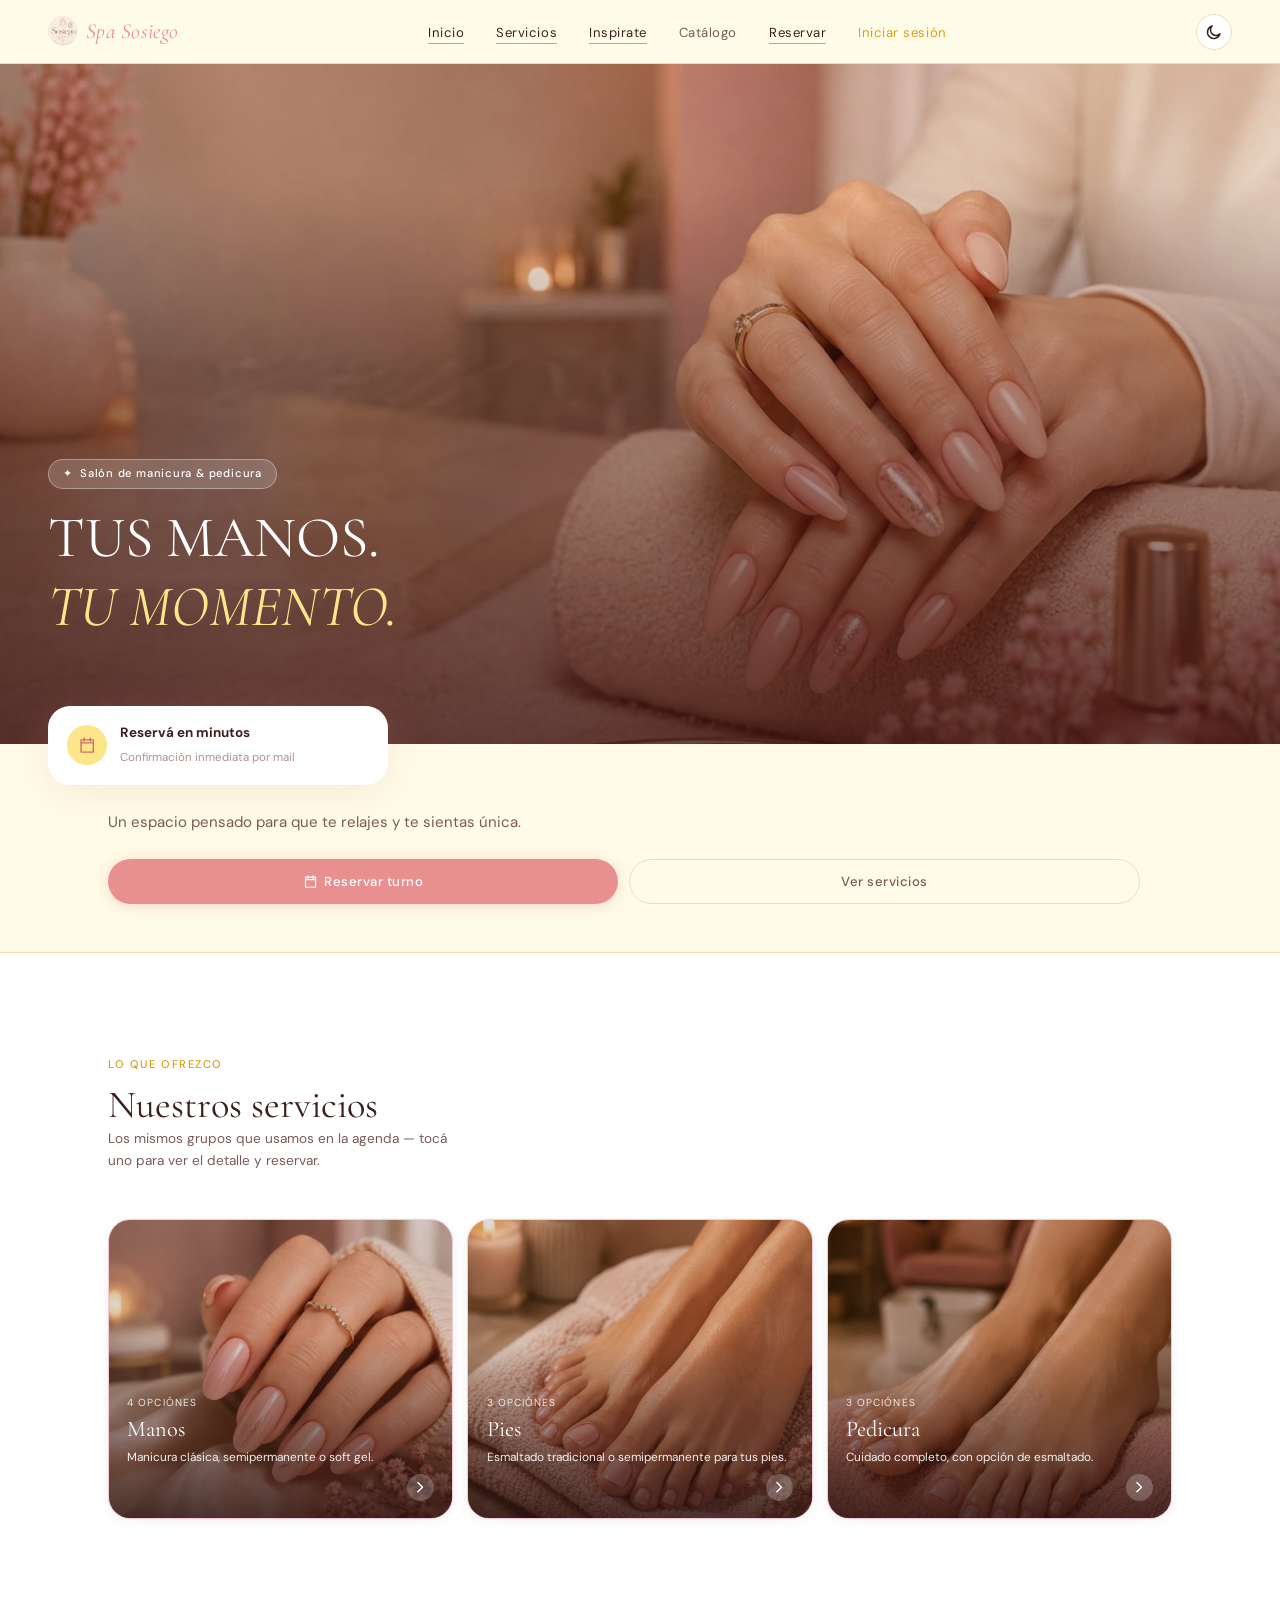
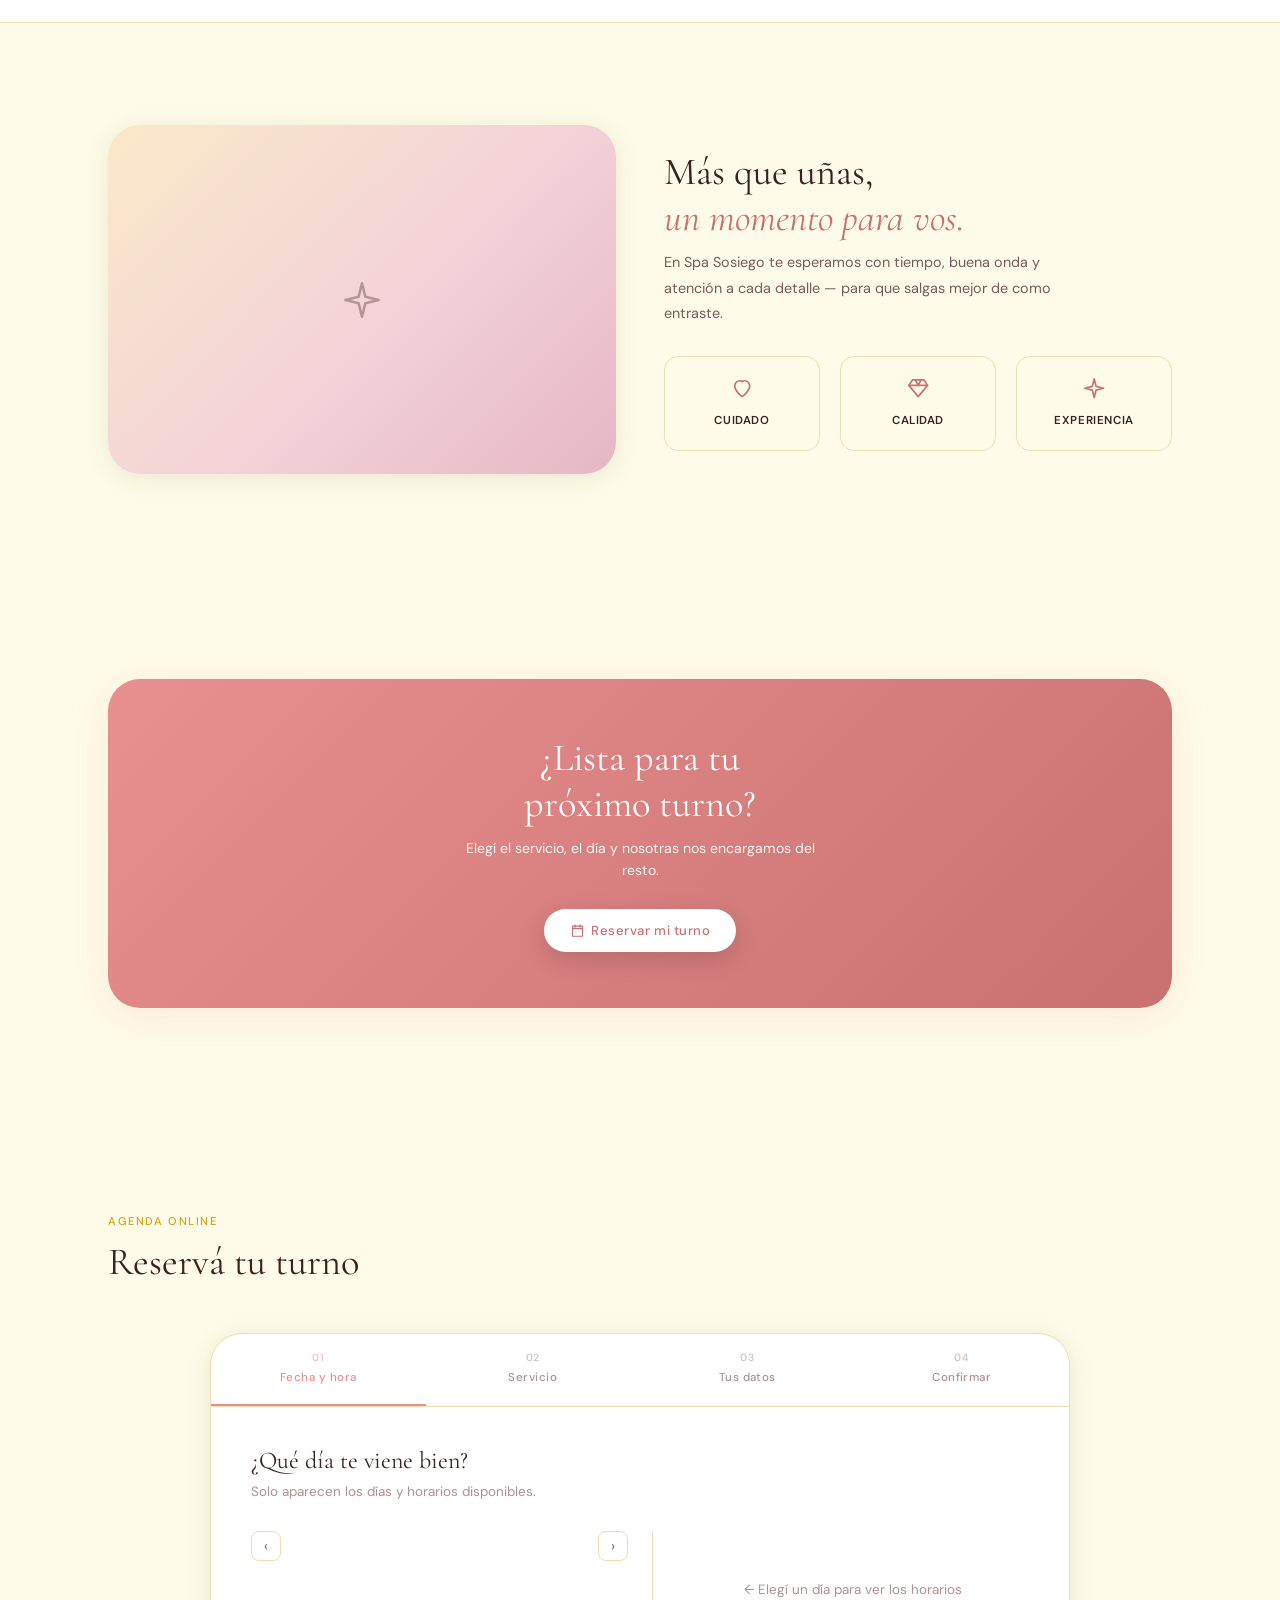
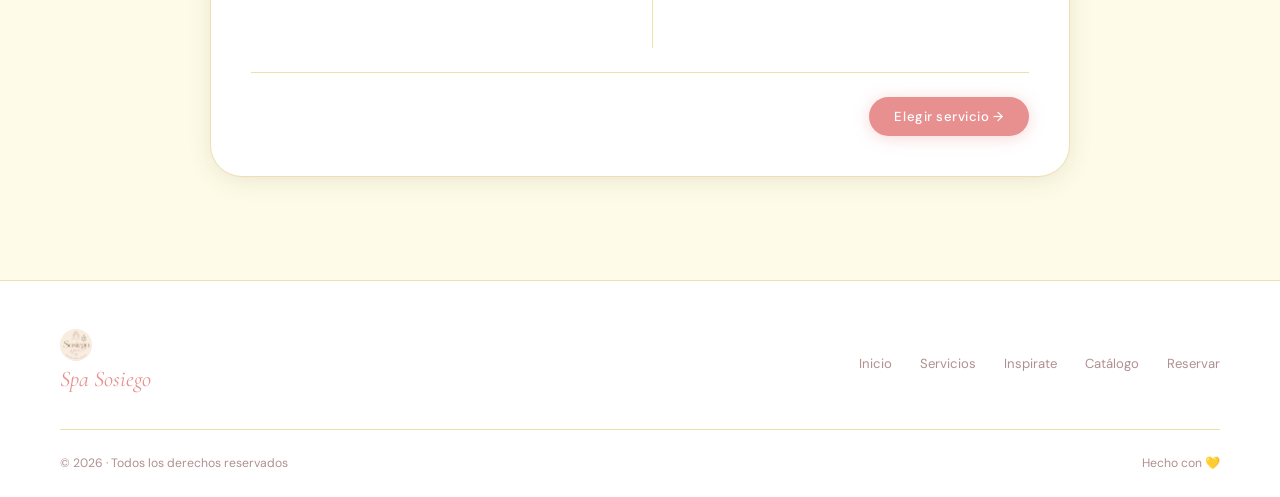
==== index.html @ f38bcc21 "Update index.html" ====
<!DOCTYPE html>
<html lang="es" data-theme="light">
<head>
  <meta charset="UTF-8" />
  <meta name="viewport" content="width=device-width, initial-scale=1.0" />
  <title>Inicio — Nails</title>
  <link rel="icon" href="assets/logo.png" />
  <meta name="description" content="Reservá tu turno de manicura y pedicura online. Confirmación inmediata." />
  <link rel="stylesheet" href="shared/css/tokens.css" />
  <link rel="stylesheet" href="style.css" />
  <style>

    /* ============================================================
       NUEVA HOME — mobile-first (Etapa 1 del rediseño)
       Base = mobile. min-width enhancements = tablet/desktop.
       No toca ninguna clase del wizard de turnos (más abajo).
       ============================================================ */

    /* ── Utilidades ── */
    .btn-block { width: 100%; }
    .icon { width: 1.15em; height: 1.15em; stroke: currentColor; fill: none;
      stroke-width: 1.8; stroke-linecap: round; stroke-linejoin: round; vertical-align: -0.2em; flex-shrink: 0; }

    /* ── HERO — foto a sangre completa, texto superpuesto ── */
    .hero-photo {
      position: relative;
      width: 100%;
      height: 62vh;
      min-height: 380px;
      max-height: 560px;
      margin-top: var(--nav-h);
      overflow: hidden;
      background:
        radial-gradient(ellipse 60% 50% at 25% 20%, rgba(255,255,255,.30), transparent 60%),
        radial-gradient(ellipse 70% 60% at 80% 85%, rgba(212,160,23,.30), transparent 60%),
        linear-gradient(150deg, #E8A5A5 0%, #DDA9C4 35%, #C97070 70%, #8C4A4A 100%);
    }
    .hero-photo img { position: absolute; inset: 0; width: 100%; height: 100%; object-fit: cover; z-index: 0; }
    .hero-photo-note {
      position: absolute; inset: 0; display: flex; flex-direction: column; align-items: center; justify-content: center;
      text-align: center; padding: 0 3rem; color: rgba(255,255,255,.8);
    }
    .hero-photo-note .icon { width: 2rem; height: 2rem; opacity: .6; margin-bottom: .6rem; }
    .hero-photo-note p { font-size: .74rem; line-height: 1.6; opacity: .85; max-width: 260px; }
    .hero-scrim {
      position: absolute; inset: 0;
      background: linear-gradient(to top, rgba(61,20,20,.78) 0%, rgba(61,20,20,.32) 55%, transparent 82%);
    }
    .hero-photo-content { position: absolute; left: 0; right: 0; bottom: 15%; padding: 0 clamp(1.25rem,5vw,3rem); z-index: 2; color: #fff; }
    .hero-tag {
      display: inline-flex; align-items: center; gap: .4rem; background: rgba(255,255,255,.16);
      border: 1px solid rgba(255,255,255,.35); backdrop-filter: blur(6px); border-radius: 50px;
      padding: .32rem .85rem; font-size: .7rem; font-weight: 500; letter-spacing: .07em; margin-bottom: .9rem;
    }
    .hero-photo-content h1 { color: #fff; text-shadow: 0 2px 20px rgba(0,0,0,.2); margin-bottom: 0; }
    .hero-photo-content h1 .line2 { color: var(--bg-yellow); font-style: italic; }

    .hero-below { padding: 1.5rem clamp(1.25rem,5vw,3rem) 3rem; }
    .hero-desc { font-size: .94rem; color: var(--text-mid); line-height: 1.75; max-width: 420px; margin-bottom: 1.5rem; }
    .hero-ctas { display: flex; flex-direction: column; gap: .7rem; max-width: 340px; }

    .trust-float {
      position: relative; margin: -2.4rem clamp(1.25rem,5vw,3rem) 0; background: var(--bg-card);
      border-radius: var(--radius-lg); box-shadow: var(--shadow-lg); padding: 1rem 1.2rem;
      display: flex; align-items: center; gap: .8rem; z-index: 3; max-width: 360px;
    }
    .trust-float .ic {
      width: 40px; height: 40px; border-radius: 50%; background: var(--bg-yellow); color: var(--accent-dark);
      display: flex; align-items: center; justify-content: center; flex-shrink: 0;
    }
    .trust-float strong { display: block; font-size: .84rem; }
    .trust-float span { font-size: .72rem; color: var(--text-muted); }

    /* ── SERVICIOS — tarjetas visuales, no tabla ── */
    .servicios-section { background: var(--bg-card); border-top: 1px solid var(--border); border-bottom: 1px solid var(--border); }
    .svc-scroll {
      display: flex; gap: .9rem; overflow-x: auto; margin: 0 calc(-1 * clamp(1.25rem,5vw,3rem));
      padding: .1rem clamp(1.25rem,5vw,3rem) 1rem; scroll-snap-type: x mandatory; -webkit-overflow-scrolling: touch;
    }
    .svc-scroll::-webkit-scrollbar { display: none; }
    .svc-card {
      flex: 0 0 auto; width: 210px; scroll-snap-align: start; border-radius: var(--radius-lg); overflow: hidden;
      position: relative; height: 270px; box-shadow: var(--shadow-sm); border: 1px solid var(--border-pink);
      color: #fff; text-decoration: none; display: block;
    }
    .svc-card .bgimg { position: absolute; inset: 0; }
    .svc-card img { position: absolute; inset: 0; width: 100%; height: 100%; object-fit: cover; }
    .svc-card:nth-child(3n+1) .bgimg { background: linear-gradient(155deg,#F6C9D6,#E89090); }
    .svc-card:nth-child(3n+2) .bgimg { background: linear-gradient(155deg,#F5DFA0,#D4A017); }
    .svc-card:nth-child(3n+3) .bgimg { background: linear-gradient(155deg,#EBC9DE,#C97BA8); }
    .svc-card .scrim { position: absolute; inset: 0; background: linear-gradient(to top, rgba(40,15,15,.82), rgba(40,15,15,.15) 60%); }
    .svc-card .info { position: absolute; left: 0; right: 0; bottom: 0; padding: 1.1rem 1.15rem; }
    .svc-card .grp { font-size: .64rem; letter-spacing: .1em; text-transform: uppercase; opacity: .85; }
    .svc-card h3 { color: #fff; font-size: 1.4rem; margin: .15rem 0 .35rem; }
    .svc-card .desc { font-size: .74rem; line-height: 1.45; opacity: .92; margin-bottom: .5rem; }
    .svc-card .meta { display: flex; justify-content: flex-end; }
    .svc-card .meta .go {
      width: 27px; height: 27px; border-radius: 50%; background: rgba(255,255,255,.22);
      display: flex; align-items: center; justify-content: center; transition: transform .2s;
    }
    .svc-card:hover .meta .go { transform: translateX(3px); }

    /* ── EXPERIENCIA ── */
    .exp-visual {
      width: 100%; aspect-ratio: 16/11; border-radius: var(--radius-xl); margin-bottom: 2rem; position: relative;
      overflow: hidden; background: linear-gradient(135deg,#FBE9C8 0%, #F3D2D8 55%, #E4B8C4 100%); box-shadow: var(--shadow-md);
    }
    .exp-visual svg { position: absolute; inset: 0; margin: auto; width: 2.5rem; height: 2.5rem; color: rgba(61,32,32,.35); }
    .exp-visual img { position: absolute; inset: 0; width: 100%; height: 100%; object-fit: cover; }
    .exp-title { margin-bottom: .6rem; max-width: 340px; }
    .exp-title em { font-style: italic; color: var(--accent-dark); }
    .exp-desc { font-size: .9rem; color: var(--text-mid); line-height: 1.75; margin-bottom: 1.9rem; max-width: 420px; }
    .exp-pillars { display: grid; grid-template-columns: 1fr 1fr 1fr; gap: .75rem; }
    .pillar { text-align: center; padding: 1.2rem .5rem; background: var(--bg); border: 1px solid var(--border); border-radius: var(--radius-md); }
    .pillar .icon { width: 1.4rem; height: 1.4rem; color: var(--accent-dark); margin-bottom: .55rem; }
    .pillar h4 { font-family: 'DM Sans', sans-serif; font-size: .72rem; font-weight: 600; letter-spacing: .05em; text-transform: uppercase; color: var(--text); }

    /* ── INSPIRATE — condicional, se oculta sola si no hay fotos ── */
    #inspirate { background: var(--bg-card); border-top: 1px solid var(--border); border-bottom: 1px solid var(--border); }
    .insp-scroll {
      display: flex; gap: .85rem; overflow-x: auto; margin: 0 calc(-1 * clamp(1.25rem,5vw,3rem));
      padding: .1rem clamp(1.25rem,5vw,3rem) 1rem; scroll-snap-type: x mandatory;
    }
    .insp-scroll::-webkit-scrollbar { display: none; }
    .insp-card {
      flex: 0 0 auto; scroll-snap-align: start; border-radius: var(--radius-lg); overflow: hidden;
      box-shadow: var(--shadow-sm); width: 170px; height: 220px;
    }
    .insp-card:nth-child(even) { margin-top: 1.6rem; width: 125px; }
    .insp-card img { width: 100%; height: 100%; object-fit: cover; display: block; }

    /* ── CTA DE RESERVA ── */
    .cta-band {
      background: linear-gradient(135deg, var(--accent) 0%, var(--accent-dark) 100%); border-radius: var(--radius-xl);
      padding: clamp(2.4rem,6vw,3.5rem) clamp(1.5rem,5vw,3rem); text-align: center; box-shadow: var(--shadow-lg); color: #fff;
    }
    .cta-band h2 { color: #fff; margin-bottom: .6rem; }
    .cta-band p { font-size: .88rem; opacity: .92; line-height: 1.6; margin-bottom: 1.7rem; max-width: 380px; margin-left: auto; margin-right: auto; }
    .cta-band .btn-primary { background: #fff; color: var(--accent-dark); box-shadow: 0 8px 24px rgba(0,0,0,.15); }
    .cta-band .btn-primary:hover { background: var(--bg-yellow); }

    /* ── CONTACTO — solo lo que exista en identidad/configuración ── */
    .contact-list { display: flex; flex-direction: column; gap: .7rem; }
    .contact-item {
      display: flex; align-items: center; gap: .85rem; background: var(--bg-card); border: 1px solid var(--border);
      border-radius: var(--radius-md); padding: .95rem 1.05rem; text-decoration: none; color: inherit; transition: border-color .2s;
    }
    .contact-item:hover { border-color: var(--accent); }
    .contact-item .ic {
      width: 40px; height: 40px; border-radius: 50%; background: var(--bg-yellow); color: var(--accent-dark);
      display: flex; align-items: center; justify-content: center; flex-shrink: 0;
    }
    .contact-item strong { display: block; font-size: .86rem; }
    .contact-item span { font-size: .74rem; color: var(--text-muted); }

    /* ── BOTTOM BAR — solo mobile ── */
    .bottom-bar {
      display: none; position: fixed; left: 0; right: 0; bottom: 0; z-index: 90; align-items: center; justify-content: space-around;
      background: var(--bg-nav); backdrop-filter: blur(12px); border-top: 1px solid var(--border);
      padding: .6rem .4rem calc(.6rem + env(safe-area-inset-bottom,0));
    }
    .bb-item { display: flex; flex-direction: column; align-items: center; gap: .26rem; color: var(--text-mid); text-decoration: none; flex: 1; }
    .bb-item .icon { width: 1.15rem; height: 1.15rem; }
    .bb-item span { font-size: .6rem; font-weight: 600; letter-spacing: .02em; }
    .bb-item.main { color: var(--accent-dark); margin-top: -1.4rem; }
    .bb-item.main .ic-wrap {
      width: 46px; height: 46px; border-radius: 50%; background: var(--accent); color: #fff; display: flex;
      align-items: center; justify-content: center; box-shadow: 0 8px 20px rgba(232,144,144,.55); border: 4px solid var(--bg); margin-bottom: .2rem;
    }
    .bb-item.main .icon { width: 1.3rem; height: 1.3rem; }

    /* ── Tablet / Desktop — composición distinta, no un mobile agrandado ── */
    @media (min-width: 760px) {
      .svc-scroll { overflow: visible; display: grid; grid-template-columns: repeat(3, 1fr); margin: 0; padding: 0; }
      .svc-card { width: 100%; height: 300px; }
      .exp-pillars { gap: 1.25rem; }
      .contact-list { flex-direction: row; }
      .contact-item { flex: 1; flex-direction: column; text-align: center; gap: .6rem; padding: 1.5rem 1.2rem; }
      .insp-scroll { display: grid; grid-template-columns: repeat(4, 1fr); overflow: visible; margin: 0; padding: 0; }
      .insp-card, .insp-card:nth-child(even) { width: 100%; height: 240px; margin-top: 0; }
    }
    @media (min-width: 980px) {
      .hero-photo { height: 78vh; max-height: 680px; }
      .hero-below { display: grid; grid-template-columns: 1fr auto; align-items: end; gap: 2rem; max-width: 1160px; margin: 0 auto; }
      .hero-ctas { flex-direction: row; max-width: none; }
      .trust-float { max-width: 340px; margin-left: clamp(1.25rem,5vw,3rem); }
      .exp-visual { margin-bottom: 0; }
      .section > .exp-layout { display: grid; grid-template-columns: 1fr 1fr; gap: 3rem; align-items: center; }
      .exp-layout .exp-visual { margin-bottom: 0; }
    }
    @media (max-width: 767px) {
      .bottom-bar { display: flex; }
      /* La bottom bar ya cubre WhatsApp en mobile — evita el botón flotante duplicado */
      .wa-float { display: none !important; }
      body { padding-bottom: 4.5rem; }
    }

    /* ── Sistema de turnos ────────────────────────────── */
    .turnos-section { background: var(--bg); }
    .booking-container {
      background: var(--bg-card);
      border: 1px solid var(--border);
      border-radius: var(--radius-xl);
      overflow: hidden;
      box-shadow: var(--shadow-md);
      max-width: 860px;
      margin: 0 auto;
    }

    /* Progress bar */
    .booking-progress {
      display: flex;
      border-bottom: 1px solid var(--border);
    }
    .progress-step {
      flex: 1;
      padding: 1rem 0.5rem;
      text-align: center;
      font-size: 0.72rem;
      font-weight: 500;
      color: var(--text-muted);
      letter-spacing: 0.04em;
      border-bottom: 2px solid transparent;
      transition: all 0.25s;
      position: relative;
    }
    .progress-step.active {
      color: var(--accent);
      border-bottom-color: var(--accent);
    }
    .progress-step.done {
      color: var(--gold);
      border-bottom-color: var(--gold);
    }
    .progress-step .step-num {
      display: block;
      font-size: 0.65rem;
      opacity: 0.6;
      margin-bottom: 0.15rem;
    }

    /* Paneles */
    .booking-body { padding: clamp(1.5rem, 4vw, 2.5rem); }
    .booking-panel { display: none; }
    .booking-panel.active {
      display: block;
      animation: panelIn 0.28s ease;
    }
    @keyframes panelIn {
      from { opacity: 0; transform: translateX(10px); }
      to   { opacity: 1; transform: translateX(0); }
    }
    .booking-panel-title {
      font-family: 'Cormorant Garamond', serif;
      font-size: 1.5rem;
      margin-bottom: 0.35rem;
    }
    .booking-panel-sub {
      font-size: 0.84rem;
      color: var(--text-muted);
      margin-bottom: 1.75rem;
    }

    /* ── PANEL 1: Calendario ── */
    .cal-wrap {
      display: grid;
      grid-template-columns: 1fr 1fr;
      gap: 1.5rem;
    }
    .cal-nav-row {
      display: flex;
      align-items: center;
      justify-content: space-between;
      margin-bottom: 1rem;
    }
    .cal-nav-row h4 {
      font-family: 'Cormorant Garamond', serif;
      font-size: 1.1rem;
      font-weight: 400;
    }
    .cal-nav-btn {
      background: none;
      border: 1px solid var(--border);
      border-radius: var(--radius-sm);
      width: 30px; height: 30px;
      display: flex;
      align-items: center;
      justify-content: center;
      font-size: 0.9rem;
      color: var(--text-mid);
      transition: all 0.2s;
    }
    .cal-nav-btn:hover { border-color: var(--accent); color: var(--accent); }
    .cal-grid {
      display: grid;
      grid-template-columns: repeat(7, 1fr);
      gap: 3px;
    }
    .cal-dow {
      text-align: center;
      font-size: 0.65rem;
      font-weight: 500;
      letter-spacing: 0.06em;
      text-transform: uppercase;
      color: var(--text-muted);
      padding-bottom: 0.5rem;
    }
    .cal-day {
      aspect-ratio: 1;
      display: flex;
      align-items: center;
      justify-content: center;
      border-radius: var(--radius-sm);
      font-size: 0.82rem;
      cursor: pointer;
      border: 1px solid transparent;
      transition: all 0.15s;
      position: relative;
    }
    .cal-day.empty { cursor: default; }
    .cal-day.disabled {
      color: var(--border);
      cursor: not-allowed;
    }
    .cal-day.today {
      font-weight: 500;
      border-color: var(--bg-pink);
      color: var(--accent);
    }
    .cal-day.has-slots::after {
      content: '';
      position: absolute;
      bottom: 2px;
      width: 4px; height: 4px;
      border-radius: 50%;
      background: var(--gold);
    }
    .cal-day:hover:not(.disabled):not(.empty) {
      background: var(--bg-pink);
      border-color: var(--border-pink);
    }
    .cal-day.selected {
      background: var(--accent);
      color: #fff;
      border-color: transparent;
    }
    .cal-day.selected::after { background: rgba(255,255,255,0.7); }

    /* Slots horarios */
    .slots-panel {
      border-left: 1px solid var(--border);
      padding-left: 1.5rem;
    }
    .slots-date {
      font-size: 0.78rem;
      color: var(--text-muted);
      margin-bottom: 1rem;
    }
    .slots-grid {
      display: grid;
      grid-template-columns: repeat(3, 1fr);
      gap: 0.5rem;
    }
    .slot-btn {
      padding: 0.55rem 0.25rem;
      border-radius: var(--radius-sm);
      border: 1px solid var(--border);
      background: var(--bg);
      color: var(--text);
      font-family: 'DM Sans', sans-serif;
      font-size: 0.82rem;
      text-align: center;
      cursor: pointer;
      transition: all 0.15s;
    }
    .slot-btn:hover:not(.taken) {
      border-color: var(--accent);
      background: rgba(232,144,144,0.06);
    }
    .slot-btn.selected {
      background: var(--accent);
      color: #fff;
      border-color: transparent;
    }
    .slot-btn.taken {
      color: var(--border);
      cursor: not-allowed;
      text-decoration: line-through;
      background: var(--bg);
    }
    .slots-empty {
      font-size: 0.84rem;
      color: var(--text-muted);
      text-align: center;
      padding: 2rem 0;
      grid-column: 1 / -1;
    }

    /* ── PANEL 2: Servicio ── */
    .servicios-select-grid {
      display: grid;
      grid-template-columns: repeat(auto-fill, minmax(210px, 1fr));
      gap: 0.75rem;
      margin-bottom: 1.5rem;
    }
    .svc-option {
      background: var(--bg);
      border: 1.5px solid var(--border);
      border-radius: var(--radius-md);
      padding: 1rem 1.1rem;
      cursor: pointer;
      transition: all 0.2s;
      position: relative;
    }
    .svc-option:hover { border-color: var(--accent); }
    .svc-option.selected {
      border-color: var(--accent);
      background: rgba(232,144,144,0.06);
    }
    .svc-option.selected::after {
      content: '✓';
      position: absolute;
      top: 0.6rem; right: 0.75rem;
      width: 18px; height: 18px;
      background: var(--accent);
      color: #fff;
      border-radius: 50%;
      font-size: 0.65rem;
      display: flex;
      align-items: center;
      justify-content: center;
    }
    .svc-option-grupo {
      font-size: 0.65rem;
      letter-spacing: 0.09em;
      text-transform: uppercase;
      color: var(--gold);
      margin-bottom: 0.3rem;
    }
    .svc-option-nombre {
      font-size: 0.88rem;
      font-weight: 500;
      color: var(--text);
    }
    .svc-option-dur {
      font-size: 0.76rem;
      color: var(--text-muted);
      margin-top: 0.25rem;
    }

    /* ── PANEL 3: Datos ── */
    .datos-grid {
      display: grid;
      grid-template-columns: 1fr 1fr;
      gap: 0 1rem;
    }

    /* ── PANEL 4: Confirmación ── */
    .confirm-box {
      background: var(--bg);
      border: 1px solid var(--border);
      border-radius: var(--radius-lg);
      padding: 1.5rem;
      margin-bottom: 1.5rem;
    }
    .confirm-row {
      display: flex;
      justify-content: space-between;
      align-items: center;
      padding: 0.6rem 0;
      font-size: 0.88rem;
      border-bottom: 1px solid var(--border);
    }
    .confirm-row:last-child { border-bottom: none; }
    .confirm-row .cl { color: var(--text-muted); }
    .confirm-row .cv { font-weight: 500; color: var(--text); }

    /* ── PANEL 5: Éxito ── */
    .success-wrap {
      text-align: center;
      padding: 2rem 1rem;
    }
    .success-icon {
      width: 72px; height: 72px;
      border-radius: 50%;
      background: var(--bg-pink);
      border: 1px solid var(--border-pink);
      display: flex;
      align-items: center;
      justify-content: center;
      font-size: 1.8rem;
      margin: 0 auto 1.5rem;
      animation: popIn 0.4s cubic-bezier(0.175,0.885,0.32,1.275);
    }
    @keyframes popIn { from { transform: scale(0); } to { transform: scale(1); } }
    .success-actions {
      display: flex;
      gap: 0.75rem;
      justify-content: center;
      flex-wrap: wrap;
      margin-top: 1.75rem;
    }

    /* Nav booking footer */
    .booking-footer {
      display: flex;
      justify-content: space-between;
      align-items: center;
      padding-top: 1.5rem;
      border-top: 1px solid var(--border);
      margin-top: 1.5rem;
      gap: 1rem;
    }


    /* ── Reserva con seña (paso 6) ── */
    .banner-prueba {
      background: var(--bg-yellow);
      border-bottom: 1px solid var(--border);
      color: var(--text);
      font-size: 0.78rem;
      text-align: center;
      padding: 0.55rem 1rem;
    }
    .banner-prueba[hidden] { display: none; }
    .cal-error {
      text-align: center;
      padding: 1.5rem 0.5rem;
      color: var(--text-mid);
      font-size: 0.86rem;
    }
    .cal-error p { margin-bottom: 0.9rem; }
    .field-hint { font-size: 0.74rem; color: var(--text-muted); margin-top: 0.35rem; }
    .booking-container .form-group input.invalid {
      border-color: var(--accent-dark);
      box-shadow: 0 0 0 3px rgba(232,144,144,0.18);
    }
    .datos-error {
      grid-column: 1 / -1;
      font-size: 0.82rem;
      color: var(--accent-dark);
      margin-bottom: 0.5rem;
    }
    .datos-error[hidden] { display: none; }
    .hp-field { position: absolute; left: -9999px; width: 1px; height: 1px; overflow: hidden; }
    .pay-box {
      background: rgba(232,144,144,0.07);
      border: 1px solid var(--border-pink);
      border-radius: var(--radius-lg);
      padding: 1.25rem 1.5rem;
      margin-bottom: 1rem;
      text-align: center;
    }
    .pay-box .pay-label {
      font-size: 0.7rem;
      font-weight: 500;
      letter-spacing: 0.14em;
      text-transform: uppercase;
      color: var(--gold);
    }
    .pay-box .pay-monto {
      font-family: 'Cormorant Garamond', serif;
      font-size: 2.3rem;
      line-height: 1.1;
      color: var(--text);
      margin: 0.15rem 0 0.6rem;
    }
    .pay-box p { font-size: 0.82rem; color: var(--text-mid); line-height: 1.6; }
    .pay-box p + p { margin-top: 0.4rem; }
    .politica-box {
      border: 1px dashed var(--border);
      border-radius: var(--radius-md);
      padding: 0.9rem 1.1rem;
      margin-bottom: 1.25rem;
      font-size: 0.78rem;
      color: var(--text-muted);
      line-height: 1.6;
    }
    .politica-box .politica-tag {
      display: inline-block;
      font-size: 0.62rem;
      font-weight: 500;
      letter-spacing: 0.1em;
      text-transform: uppercase;
      color: var(--gold);
      border: 1px solid var(--gold);
      border-radius: 999px;
      padding: 0.05rem 0.6rem;
      margin-bottom: 0.4rem;
    }
    .en-retorno .booking-progress { display: none; }
    .retorno-wrap { text-align: center; padding: 2rem 0.5rem; }
    .retorno-titulo {
      font-family: 'Cormorant Garamond', serif;
      font-size: 1.8rem;
      margin-bottom: 0.75rem;
    }
    .retorno-texto {
      color: var(--text-muted);
      max-width: 400px;
      margin: 0 auto;
      font-size: 0.9rem;
      line-height: 1.7;
    }
    .retorno-detalle {
      display: inline-block;
      text-align: left;
      background: var(--bg);
      border: 1px solid var(--border);
      border-radius: var(--radius-lg);
      padding: 0.9rem 1.25rem;
      margin-top: 1.25rem;
      font-size: 0.88rem;
      color: var(--text);
    }
    .retorno-spin {
      width: 34px; height: 34px;
      border: 3px solid var(--border-pink);
      border-top-color: var(--accent);
      border-radius: 50%;
      animation: spin 0.9s linear infinite;
      margin: 0 auto 1.25rem;
    }
    .success-icon.espera { background: var(--bg-yellow); border-color: var(--border); }
    .success-icon.aviso  { background: var(--bg); border-color: var(--border-pink); color: var(--accent-dark); }
    @media (prefers-reduced-motion: reduce) { .retorno-spin { animation-duration: 3s; } }

    /* ── Responsive (wizard de turnos — sin cambios) ── */
    @media (max-width: 860px) {
      .cal-wrap { grid-template-columns: 1fr; }
      .slots-panel { border-left: none; padding-left: 0; border-top: 1px solid var(--border); padding-top: 1.25rem; }
      .datos-grid { grid-template-columns: 1fr; }
    }

    @media (max-width: 520px) {
      .booking-body { padding: 1.25rem 1rem; }
      .booking-footer { flex-direction: column-reverse; align-items: stretch; }
      .booking-footer .btn { width: 100%; justify-content: center; }
      .slot-btn { min-height: 44px; }
      .svc-option { padding: 0.9rem 1rem; }
      .booking-container .form-group input { font-size: 16px; }   /* evita el zoom automático del celular */
      .progress-step { padding: 0.8rem 0.25rem; }
      .progress-step .step-label { font-size: 0.64rem; }
      .pay-box .pay-monto { font-size: 2rem; }
    }
    @media (max-width: 500px) {
      .servicios-select-grid { grid-template-columns: 1fr; }
      .progress-step .step-label { display: none; }
    }
  </style>
</head>
<body>

<!-- ══ NAV ══════════════════════════════════════════════════ -->
<!-- La arma shared/js/nav.js (identidad + links centralizados) -->
<div id="site-nav"></div>

<!-- ══ HERO — foto a sangre completa, texto superpuesto ═══════ -->
<section id="inicio">
  <div class="hero-photo reveal">
    <!-- Subí el archivo a assets/hero.jpg y listo — no hace falta tocar más código.
         Si el archivo no existe todavía, esta imagen falla silenciosamente y se
         ve el degradé de referencia de abajo (nada se rompe). -->
    <img src="assets/hero.jpg" alt="Spa Sosiego" loading="eager"
         onload="this.nextElementSibling.style.display='none'" onerror="this.remove()">
    <div class="hero-photo-note">
      <svg class="icon" viewBox="0 0 24 24"><path d="M12 3C12 3 6 11 6 15C6 18.3 8.7 21 12 21C15.3 21 18 18.3 18 15C18 11 12 3 12 3Z"/></svg>
      <p>Foto real del salón / manos<br>(reemplaza este degradé de referencia)</p>
    </div>
    <div class="hero-scrim"></div>
    <div class="hero-photo-content">
      <div class="hero-tag">✦ &nbsp;Salón de manicura &amp; pedicura</div>
      <h1>TUS MANOS.<br><span class="line2">TU MOMENTO.</span></h1>
    </div>
  </div>

  <div class="trust-float reveal">
    <div class="ic">
      <svg class="icon" viewBox="0 0 24 24"><path d="M4 5H20V21H4V5Z"/><path d="M4 9H20"/><path d="M8 3V7"/><path d="M16 3V7"/></svg>
    </div>
    <div><strong>Reservá en minutos</strong><span>Confirmación inmediata por mail</span></div>
  </div>

  <div class="hero-below">
    <div>
      <p class="hero-desc reveal">Un espacio pensado para que te relajes y te sientas única.</p>
      <div class="hero-ctas reveal">
        <a href="#turnos" class="btn btn-primary btn-block">
          <svg class="icon" viewBox="0 0 24 24"><path d="M4 5H20V21H4V5Z"/><path d="M4 9H20"/><path d="M8 3V7"/><path d="M16 3V7"/></svg>
          Reservar turno
        </a>
        <a href="#servicios" class="btn btn-outline btn-block">Ver servicios</a>
      </div>
    </div>
  </div>
</section>

<!-- ══ SERVICIOS — tarjetas visuales, datos reales del backend ══ -->
<section class="servicios-section" id="servicios">
  <div class="section">
    <div class="section-header reveal">
      <div class="eyebrow">Lo que ofrezco</div>
      <h2>Nuestros servicios</h2>
      <p style="font-size:.85rem;color:var(--text-mid);max-width:340px">Los mismos grupos que usamos en la agenda — tocá uno para ver el detalle y reservar.</p>
    </div>
    <div class="svc-scroll reveal" id="serviciosCards"></div>
  </div>
</section>

<!-- ══ EXPERIENCIA SPA SOSIEGO ══════════════════════════════════════ -->
<section class="section" id="experiencia">
  <div class="exp-layout">
    <div class="exp-visual reveal">
      <!-- Subí el archivo a assets/experiencia.jpg y listo. Si no existe,
           se ve el degradé + ícono de referencia (nada se rompe). -->
      <img src="assets/experiencia.jpg" alt="Espacio Spa Sosiego" loading="lazy"
           onload="this.nextElementSibling.style.display='none'" onerror="this.remove()">
      <svg viewBox="0 0 24 24" style="stroke:currentColor;fill:none;stroke-width:1.5;stroke-linecap:round;stroke-linejoin:round"><path d="M12 2L14 10L22 12L14 14L12 22L10 14L2 12L10 10L12 2Z"/></svg>
    </div>
    <div class="reveal">
      <h2 class="exp-title">Más que uñas,<br><em>un momento para vos.</em></h2>
      <p class="exp-desc">En Spa Sosiego te esperamos con tiempo, buena onda y atención a cada detalle — para que salgas mejor de como entraste.</p>
      <div class="exp-pillars">
        <div class="pillar">
          <svg class="icon" viewBox="0 0 24 24"><path d="M12 21C12 21 4 15.5 4 9.5C4 6.5 6.5 4 9.5 4C11 4 12 5 12 5C12 5 13 4 14.5 4C17.5 4 20 6.5 20 9.5C20 15.5 12 21 12 21Z"/></svg>
          <h4>Cuidado</h4>
        </div>
        <div class="pillar">
          <svg class="icon" viewBox="0 0 24 24"><path d="M6 3H18L22 9L12 21L2 9L6 3Z"/><path d="M2 9H22"/><path d="M9 3L12 9L15 3"/></svg>
          <h4>Calidad</h4>
        </div>
        <div class="pillar">
          <svg class="icon" viewBox="0 0 24 24"><path d="M12 2L14 10L22 12L14 14L12 22L10 14L2 12L10 10L12 2Z"/></svg>
          <h4>Experiencia</h4>
        </div>
      </div>
    </div>
  </div>
</section>

<!-- ══ INSPIRATE — se oculta sola si GALERIA_TRABAJOS está vacío ══ -->
<section id="inspirate" style="display:none">
  <div class="section">
    <div class="section-header reveal">
      <div class="eyebrow">Trabajos reales</div>
      <h2>Inspirate ✨</h2>
    </div>
    <div class="insp-scroll reveal" id="inspirateCards"></div>
  </div>
</section>

<!-- ══ CTA DE RESERVA ═══════════════════════════════════════════ -->
<section class="section">
  <div class="cta-band reveal">
    <h2>¿Lista para tu<br>próximo turno?</h2>
    <p>Elegí el servicio, el día y nosotras nos encargamos del resto.</p>
    <a href="#turnos" class="btn btn-primary">
      <svg class="icon" viewBox="0 0 24 24"><path d="M4 5H20V21H4V5Z"/><path d="M4 9H20"/><path d="M8 3V7"/><path d="M16 3V7"/></svg>
      Reservar mi turno
    </a>
  </div>
</section>

<!-- ══ TURNOS ════════════════════════════════════════════════ -->
<section class="turnos-section" id="turnos">
  <div class="section">
    <div class="section-header reveal">
      <div class="eyebrow">Agenda online</div>
      <h2>Reservá tu turno</h2>
    </div>

    <div class="booking-container reveal" id="bookingContainer">

      <div class="banner-prueba" id="bannerPrueba" hidden>
        Modo de prueba · esta pantalla usa Mercado Pago de prueba y las reservas no son reales.
      </div>

      <!-- Progress -->
      <div class="booking-progress">
        <div class="progress-step active" id="ps-1">
          <span class="step-num">01</span>
          <span class="step-label">Fecha y hora</span>
        </div>
        <div class="progress-step" id="ps-2">
          <span class="step-num">02</span>
          <span class="step-label">Servicio</span>
        </div>
        <div class="progress-step" id="ps-3">
          <span class="step-num">03</span>
          <span class="step-label">Tus datos</span>
        </div>
        <div class="progress-step" id="ps-4">
          <span class="step-num">04</span>
          <span class="step-label">Confirmar</span>
        </div>
      </div>

      <div class="booking-body">

        <!-- ─ Panel 1: Calendario ─ -->
        <div class="booking-panel active" id="panel-1">
          <h3 class="booking-panel-title">¿Qué día te viene bien?</h3>
          <p class="booking-panel-sub">Solo aparecen los días y horarios disponibles.</p>
          <div class="cal-wrap">
            <div>
              <div class="cal-nav-row">
                <button class="cal-nav-btn" onclick="changeMonth(-1)">‹</button>
                <h4 id="calTitle"></h4>
                <button class="cal-nav-btn" onclick="changeMonth(1)">›</button>
              </div>
              <div class="cal-grid" id="calGrid"></div>
            </div>
            <div class="slots-panel">
              <div id="slotsWrap">
                <p class="slots-empty" style="padding:3rem 0">← Elegí un día para ver los horarios</p>
              </div>
            </div>
          </div>
          <div class="booking-footer">
            <div></div>
            <button class="btn btn-primary" id="btnP1" onclick="goPanel(2)" disabled>
              Elegir servicio →
            </button>
          </div>
        </div>

        <!-- ─ Panel 2: Servicio ─ -->
        <div class="booking-panel" id="panel-2">
          <h3 class="booking-panel-title">¿Qué servicio querés?</h3>
          <p class="booking-panel-sub">Elegí el servicio que te querés hacer.</p>
          <div class="servicios-select-grid" id="svcSelectGrid"></div>
          <div class="booking-footer">
            <button class="btn btn-ghost" onclick="goPanel(1)">← Volver</button>
            <button class="btn btn-primary" id="btnP2" onclick="goPanel(3)" disabled>
              Mis datos →
            </button>
          </div>
        </div>

        <!-- ─ Panel 3: Datos ─ -->
        <div class="booking-panel" id="panel-3">
          <h3 class="booking-panel-title">Tus datos</h3>
          <p class="booking-panel-sub">Los usamos para identificar tu turno y avisarte si hace falta. Los tres son obligatorios.</p>
          <div class="datos-grid">
            <div class="datos-error" id="datosError" role="alert" hidden></div>
            <div class="form-group">
              <label for="inputNombre">Nombre</label>
              <input type="text" id="inputNombre" placeholder="María García" autocomplete="name" maxlength="80" required>
            </div>
            <div class="form-group">
              <label for="inputMail">Mail</label>
              <input type="email" id="inputMail" placeholder="hola@mail.com" autocomplete="email" inputmode="email" maxlength="120" required>
            </div>
            <div class="form-group">
              <label for="inputTel">Teléfono</label>
              <input type="tel" id="inputTel" placeholder="11 1234-5678" autocomplete="tel" inputmode="tel" maxlength="30" required>
              <div class="field-hint">Con código de área, para poder contactarte.</div>
            </div>
            <div class="hp-field" aria-hidden="true">
              <label>No completar este campo<input type="text" id="inputSitioWeb" tabindex="-1" autocomplete="off"></label>
            </div>
          </div>
          <div class="booking-footer">
            <button class="btn btn-ghost" onclick="goPanel(2)">← Volver</button>
            <button class="btn btn-primary" onclick="validateDatos()">Revisar reserva →</button>
          </div>
        </div>

        <!-- ─ Panel 4: Revisar y pagar la seña ─ -->
        <div class="booking-panel" id="panel-4">
          <h3 class="booking-panel-title">Revisá tu reserva</h3>
          <p class="booking-panel-sub">Revisá que esté todo bien antes de pagar la seña.</p>
          <div class="confirm-box" id="confirmBox"></div>
          <div class="pay-box" id="payBox"></div>
          <div class="politica-box" id="politicaBox"></div>
          <div class="booking-footer">
            <button class="btn btn-ghost" onclick="goPanel(3)">← Volver</button>
            <button class="btn btn-primary btn-lg" onclick="iniciarPago()" id="btnConfirmar">
              Reservar y pagar seña
            </button>
          </div>
        </div>

        <!-- ─ Panel 5: Vuelta de Mercado Pago (muestra lo que informa el servidor) ─ -->
        <div class="booking-panel" id="panel-5">
          <div class="retorno-wrap" id="retornoWrap" aria-live="polite"></div>
        </div>

      </div><!-- /booking-body -->
    </div><!-- /booking-container -->

    <!-- Fallback mientras Calendly sigue siendo el sistema real de reservas.
         Lo muestra/oculta js/agenda.js según RESERVAS_ACTIVAS. -->
    <div class="booking-container reveal" id="turnosFallback" style="display:none; text-align:center; padding:3rem 1.5rem">
      <h3 class="booking-panel-title">Reservá tu turno</h3>
      <p class="booking-panel-sub" style="margin-bottom:1.5rem">
        Por el momento, los turnos se reservan a través de Calendly.
      </p>
      <a class="btn btn-primary" id="turnosFallbackLink" href="#" target="_blank" rel="noopener">
        Reservar por Calendly →
      </a>
    </div>
  </div>
</section>

<!-- ══ CONTACTO — solo lo que exista en identity.js/configuración ══ -->
<section class="section" id="contacto" style="display:none">
  <div class="section-header reveal">
    <div class="eyebrow">¿Dónde estamos?</div>
    <h2>Contacto</h2>
  </div>
  <div class="contact-list reveal" id="contactoItems"></div>
</section>

<!-- ══ FOOTER ════════════════════════════════════════════════ -->
<!-- La arma shared/js/nav.js -->
<div id="site-footer"></div>

<!-- ══ BOTTOM BAR — solo mobile, ítems condicionales ═══════════ -->
<nav class="bottom-bar" id="bottomBar">
  <a href="#turnos" class="bb-item main" id="bbReservar">
    <span class="ic-wrap">
      <svg class="icon" viewBox="0 0 24 24"><path d="M4 5H20V21H4V5Z"/><path d="M4 9H20"/><path d="M8 3V7"/><path d="M16 3V7"/></svg>
    </span>
    <span>Reservar</span>
  </a>
  <!-- WhatsApp / Instagram / Ubicación se agregan acá por JS solo si existen -->
</nav>

<script src="script.js"></script>
<script src="shared/js/identity.js"></script>
<script src="shared/js/nav.js"></script>
<script src="js/agenda.js"></script>
<script>
// ════════════════════════════════════════════════════════════
//  ESTADO DE LA RESERVA
// ════════════════════════════════════════════════════════════
const booking = {
  fecha:    null,   // 'YYYY-MM-DD'
  slot:     null,   // '10:00'
  servicio: null,   // objeto servicio
  nombre:   '',
  mail:     '',
  tel:      '',
};

let currentPanel = 1;
let calYear  = new Date().getFullYear();
let calMonth = new Date().getMonth();
let calSeq   = 0;        // descarta respuestas viejas al cambiar de mes rápido
let slotsSeq = 0;
let enviando = false;    // evita doble envío al reservar
let retornoSeq = 0;      // identifica la consulta de retorno vigente

const $ = id => document.getElementById(id);

// Todo lo que escribe la clienta se muestra escapado.
function esc(s) {
  return String(s === undefined || s === null ? '' : s)
    .replace(/&/g, '&amp;').replace(/</g, '&lt;').replace(/>/g, '&gt;').replace(/"/g, '&quot;').replace(/'/g, '&#39;');
}
function fmtMoneda(n) { return '$' + Number(n).toLocaleString('es-AR'); }

// ════════════════════════════════════════════════════════════
//  NAVEGACIÓN ENTRE PANELES
// ════════════════════════════════════════════════════════════
function goPanel(n) {
  $('panel-' + currentPanel)?.classList.remove('active');
  $('ps-' + currentPanel)?.classList.remove('active');

  if (n > currentPanel) {
    $('ps-' + currentPanel)?.classList.add('done');
  } else {
    // volver: quitar done del actual
    $('ps-' + currentPanel)?.classList.remove('done');
  }

  currentPanel = n;
  $('panel-' + n).classList.add('active');
  $('ps-' + n)?.classList.add('active');

  if (n === 2) renderSvcSelect();
  if (n === 4) renderConfirm();

  window.scrollTo({ top: $('turnos').offsetTop - 80, behavior: 'smooth' });
}

// ════════════════════════════════════════════════════════════
//  PANEL 1 — CALENDARIO (los horarios libres los decide el backend)
// ════════════════════════════════════════════════════════════
function changeMonth(dir) {
  calMonth += dir;
  if (calMonth > 11) { calMonth = 0; calYear++; }
  if (calMonth < 0)  { calMonth = 11; calYear--; }
  renderCal();
}

function actualizarBannerPrueba() {
  const b = $('bannerPrueba');
  if (b) b.hidden = !_reservaInfo.modoPrueba;
}

// Mensaje cuando no se puede mostrar la agenda (sin conexión, reservas cerradas, error del servidor).
function mostrarErrorAgenda(r) {
  const cerrada = r && r.code === 'RESERVAS_CERRADAS';
  const msg = cerrada
    ? 'Las reservas online todavía no están habilitadas. Mientras tanto, podés reservar por Calendly.'
    : (esErrorDeRed(r)
        ? 'No pudimos cargar la agenda. Revisá tu conexión e intentá de nuevo.'
        : esc((r && r.error) || 'No pudimos cargar la agenda. Intentá de nuevo en unos minutos.'));
  const accion = cerrada
    ? `<a class="btn btn-primary btn-sm" href="${esc(CALENDLY_FALLBACK_URL)}" target="_blank" rel="noopener">Reservar por Calendly →</a>`
    : `<button class="btn btn-outline btn-sm" onclick="renderCal()">Reintentar</button>`;
  $('calGrid').innerHTML = `<div class="cal-error" style="grid-column:1/-1"><p>${msg}</p>${accion}</div>`;
}

// Pinta el calendario con lo que ya se pidió (no consulta nada).
function pintarCal() {
  const today = new Date(); today.setHours(0, 0, 0, 0);
  const first = new Date(calYear, calMonth, 1);
  const last  = new Date(calYear, calMonth + 1, 0);

  $('calTitle').textContent = MESES[calMonth] + ' ' + calYear;

  let html = DIAS.map(d => `<div class="cal-dow">${d}</div>`).join('');
  for (let i = 0; i < first.getDay(); i++) html += '<div class="cal-day empty"></div>';

  for (let d = 1; d <= last.getDate(); d++) {
    const dt  = new Date(calYear, calMonth, d);
    const key = fmtDate(dt);
    const hasSlots = getHorariosLibresDia(key).length > 0;
    const disabled = dt < today || !hasSlots;
    const isToday  = dt.getTime() === today.getTime();
    const isSel    = booking.fecha === key;

    let cls = 'cal-day';
    if (disabled) cls += ' disabled';
    if (isToday)  cls += ' today';
    if (isSel)    cls += ' selected';
    if (hasSlots && !disabled) cls += ' has-slots';

    const attrs = disabled ? '' : `role="button" tabindex="0" onclick="selectDate('${key}')" onkeydown="if(event.key==='Enter'||event.key===' '){event.preventDefault();selectDate('${key}')}"`;
    html += `<div class="${cls}" ${attrs}>${d}</div>`;
  }
  $('calGrid').innerHTML = html;
}

async function renderCal() {
  const seq = ++calSeq;
  $('calGrid').innerHTML = '<p class="slots-empty" style="grid-column:1/-1">Cargando disponibilidad…</p>';
  $('calTitle').textContent = MESES[calMonth] + ' ' + calYear;

  const desde = fmtDate(new Date(calYear, calMonth, 1));
  const hasta = fmtDate(new Date(calYear, calMonth + 1, 0));
  const r = await fetchHorariosLibres(desde, hasta);
  if (seq !== calSeq) return;               // llegó una respuesta vieja: se descarta

  if (!r || r.ok !== true) { mostrarErrorAgenda(r); return; }
  actualizarBannerPrueba();
  pintarCal();
}

async function selectDate(key) {
  booking.fecha = key;
  booking.slot  = null;
  $('btnP1').disabled = true;
  pintarCal();
  await renderSlots(key); // refresca disponibilidad puntual de ese día antes de pintar
}

async function renderSlots(key) {
  const seq = ++slotsSeq;
  $('slotsWrap').innerHTML = '<p class="slots-empty">Cargando horarios…</p>';
  const r = await fetchHorariosLibres(key, key); // chequeo fresco del día elegido
  if (seq !== slotsSeq) return;

  if (!r || r.ok !== true) {
    $('slotsWrap').innerHTML = `<div class="cal-error"><p>${esErrorDeRed(r) ? 'No pudimos cargar los horarios. Revisá tu conexión.' : esc((r && r.error) || 'No pudimos cargar los horarios.')}</p>
      <button class="btn btn-outline btn-sm" onclick="renderSlots('${key}')">Reintentar</button></div>`;
    return;
  }
  actualizarBannerPrueba();

  const slots = getHorariosLibresDia(key);
  const dt = new Date(key + 'T00:00:00');
  let html = `<p class="slots-date">${fmtDateHuman(dt)}</p>`;

  if (!slots.length) {
    html += '<p class="slots-empty">Ya no quedan horarios este día. Elegí otro.</p>';
    booking.slot = null;
    $('btnP1').disabled = true;
    pintarCal();
  } else {
    if (booking.slot && !slots.includes(booking.slot)) booking.slot = null;   // se ocupó mientras miraba
    $('btnP1').disabled = !booking.slot;
    html += '<div class="slots-grid">' + slots.map(s =>
      `<button class="slot-btn ${booking.slot === s ? 'selected' : ''}" onclick="selectSlot('${s}')">${s}</button>`
    ).join('') + '</div>';
  }
  $('slotsWrap').innerHTML = html;
}

function selectSlot(s) {
  booking.slot = s;
  $('btnP1').disabled = false;
  document.querySelectorAll('#slotsWrap .slot-btn').forEach(b => b.classList.toggle('selected', b.textContent === s));
}

// ════════════════════════════════════════════════════════════
//  PANEL 2 — SERVICIO
// ════════════════════════════════════════════════════════════
function renderSvcSelect() {
  const agenda = getAgenda();
  const svcs   = agenda.servicios || getDefaultServicios();

  // Agrupar
  const grupos = {};
  svcs.forEach(s => {
    if (!grupos[s.grupo]) grupos[s.grupo] = [];
    grupos[s.grupo].push(s);
  });

  let html = '';
  Object.entries(grupos).forEach(([grupo, items]) => {
    html += `<div style="grid-column:1/-1;font-size:.7rem;font-weight:500;letter-spacing:.1em;text-transform:uppercase;color:var(--gold);margin-top:.5rem">${esc(grupo)}</div>`;
    html += items.map(s => `
      <div class="svc-option ${booking.servicio?.id === s.id ? 'selected' : ''}"
           role="button" tabindex="0" data-id="${esc(s.id)}" onclick="selectServicio(this.dataset.id)"
           onkeydown="if(event.key==='Enter'||event.key===' '){event.preventDefault();selectServicio(this.dataset.id)}">
        <div class="svc-option-nombre">${esc(s.nombre)}</div>
      </div>
    `).join('');
  });

  $('svcSelectGrid').innerHTML = html;
}

function selectServicio(id) {
  const svcs = (getAgenda().servicios || getDefaultServicios());
  booking.servicio = svcs.find(s => String(s.id) === String(id));
  $('btnP2').disabled = !booking.servicio;
  renderSvcSelect();
}

// ════════════════════════════════════════════════════════════
//  PANEL 3 — DATOS (nombre, mail y teléfono obligatorios)
//  Misma regla que el servidor; el servidor vuelve a validar todo.
// ════════════════════════════════════════════════════════════
function marcarInvalido(id, invalido) {
  const el = $(id);
  if (!el) return;
  el.classList.toggle('invalid', invalido);
  el.setAttribute('aria-invalid', invalido ? 'true' : 'false');
}

function validateDatos() {
  const nombre = $('inputNombre').value.trim().replace(/\s+/g, ' ');
  const mail   = $('inputMail').value.trim().toLowerCase();
  const tel    = $('inputTel').value.trim();

  let digitos = tel.replace(/\D/g, '');
  if (digitos.indexOf('54') === 0) digitos = digitos.slice(2);
  if (digitos.indexOf('9') === 0)  digitos = digitos.slice(1);

  const errores = [];
  const nombreMal = nombre.length < 2;
  const mailMal   = !/^[a-z0-9][^\s@]*@[^\s@]+\.[^\s@]{2,}$/.test(mail);
  const telMal    = digitos.length < 8 || digitos.length > 13;
  marcarInvalido('inputNombre', nombreMal);
  marcarInvalido('inputMail',   mailMal);
  marcarInvalido('inputTel',    telMal);
  if (nombreMal) errores.push('Ingresá tu nombre.');
  if (mailMal)   errores.push('Ingresá un mail válido.');
  if (telMal)    errores.push('Ingresá un teléfono válido, con código de área.');

  const box = $('datosError');
  if (errores.length) {
    box.innerHTML = errores.map(esc).join('<br>');
    box.hidden = false;
    $(nombreMal ? 'inputNombre' : (mailMal ? 'inputMail' : 'inputTel')).focus();
    return;
  }
  box.hidden = true;
  booking.nombre = nombre;
  booking.mail   = mail;
  booking.tel    = tel;
  goPanel(4);
}

// ════════════════════════════════════════════════════════════
//  PANEL 4 — REVISAR Y PAGAR LA SEÑA
// ════════════════════════════════════════════════════════════
function renderConfirm() {
  const dt = new Date(booking.fecha + 'T00:00:00');
  const sena = _reservaInfo.senaMonto;
  const ret  = _reservaInfo.retencionMin;
  $('confirmBox').innerHTML = `
    <div class="confirm-row"><span class="cl">Fecha</span><span class="cv">${fmtDateHuman(dt)}</span></div>
    <div class="confirm-row"><span class="cl">Horario</span><span class="cv">${esc(booking.slot)} hs</span></div>
    <div class="confirm-row"><span class="cl">Servicio</span><span class="cv">${esc(booking.servicio.nombre)}</span></div>
    <div class="confirm-row"><span class="cl">Nombre</span><span class="cv">${esc(booking.nombre)}</span></div>
    <div class="confirm-row"><span class="cl">Mail</span><span class="cv">${esc(booking.mail)}</span></div>
    <div class="confirm-row"><span class="cl">Teléfono</span><span class="cv">${esc(booking.tel)}</span></div>
  `;

  // Cuánto paga ahora y cuánto queda para el día del servicio. Los precios de los
  // servicios no están cargados en el sistema, por eso no se muestra una cifra del resto.
  $('payBox').innerHTML = sena > 0 ? `
    <div class="pay-label">Hoy pagás la seña</div>
    <div class="pay-monto">${fmtMoneda(sena)}</div>
    <p>El resto del valor del servicio se abona el día de tu turno.</p>
    <p>Al tocar el botón te llevamos a Mercado Pago. Tenés ${ret} minutos para completar el pago; si no, el horario vuelve a quedar disponible.</p>
  ` : `<p>Las reservas online no están disponibles por el momento. Reservá por Calendly.</p>`;

  // Política de la seña: mientras no esté aprobada se muestra un aviso provisorio.
  $('politicaBox').innerHTML = (POLITICA_SENA_APROBADA && TEXTO_POLITICA_SENA)
    ? `<p>${esc(TEXTO_POLITICA_SENA)}</p>`
    : `<span class="politica-tag">Pendiente de aprobación</span>
       <p>Las condiciones de cambio, cancelación y devolución de la seña todavía no están definidas. Este aviso es provisorio y no es una política vigente.</p>`;

  const btn = $('btnConfirmar');
  btn.disabled = !(sena > 0);
  btn.textContent = sena > 0 ? `Reservar y pagar seña de ${fmtMoneda(sena)}` : 'No disponible';
}

// ════════════════════════════════════════════════════════════
//  RESERVAR → mandar a pagar. Nada se confirma acá: el turno se
//  confirma recién cuando el servidor verifica el pago en Mercado Pago.
// ════════════════════════════════════════════════════════════
const URL_MP_PERMITIDA = /^https:\/\/([a-z0-9-]+\.)*mercadopago\.com(\.ar)?\//i;

function restaurarBotonPagar() {
  enviando = false;
  const btn = $('btnConfirmar');
  if (btn) { btn.disabled = false; renderConfirm(); }
}

async function iniciarPago() {
  if (enviando) return;
  // Defensa: sin fecha, horario o servicio elegidos no se puede reservar (la pantalla no deja llegar acá).
  if (!booking.fecha || !booking.slot || !booking.servicio) { goPanel(1); return; }
  enviando = true;
  const btn = $('btnConfirmar');
  btn.innerHTML = '<span class="loader"></span>';
  btn.disabled  = true;

  const r = await crearReservaBackend({
    nombre:      booking.nombre,
    mail:        booking.mail,
    telefono:    booking.tel,
    servicioIds: [booking.servicio.id],
    fecha:       booking.fecha,
    horario:     booking.slot,
    sitioWeb:    $('inputSitioWeb').value,      // campo trampa: una persona lo deja vacío
  });

  if (esErrorDeRed(r)) {
    restaurarBotonPagar();
    showToast('⚠ No pudimos conectarnos. Revisá tu conexión e intentá de nuevo.', 4500);
    return;
  }
  if (!r.ok) {
    restaurarBotonPagar();
    if (r.code === 'SLOT_TAKEN' || r.code === 'HORARIO_NO_DISPONIBLE') {
      showToast('⚠ Ese horario ya no está disponible. Elegí otro.', 4500);
      booking.slot = null;
      $('btnP1').disabled = true;
      goPanel(1);
      await renderSlots(booking.fecha);
      renderCal();
    } else if (r.code === 'DATOS_INVALIDOS') {
      showToast('⚠ ' + (r.error || 'Revisá tus datos.'), 4500);
      goPanel(3);
    } else {
      showToast('⚠ ' + (r.error || 'No pudimos iniciar el pago. Probá de nuevo.'), 5000);
    }
    return;
  }

  // Solo se redirige a Mercado Pago. Cualquier otra dirección se rechaza.
  if (!URL_MP_PERMITIDA.test(String(r.checkoutUrl || ''))) {
    restaurarBotonPagar();
    showToast('⚠ No pudimos iniciar el pago. Probá de nuevo en unos minutos.', 5000);
    return;
  }
  try { sessionStorage.setItem('sosiego_checkout_' + r.token, r.checkoutUrl); } catch (e) {}
  btn.innerHTML = 'Llevándote a Mercado Pago…';
  window.location.assign(r.checkoutUrl);
}

// Si vuelve con "atrás" desde Mercado Pago, la página puede quedar con el botón trabado.
window.addEventListener('pageshow', e => { if (e.persisted && enviando) restaurarBotonPagar(); });

// ════════════════════════════════════════════════════════════
//  PANTALLA DE RETORNO — volver de Mercado Pago NO significa que el pago
//  esté acreditado. Acá solo se MUESTRA lo que el servidor informa;
//  esta pantalla nunca confirma nada por su cuenta.
// ════════════════════════════════════════════════════════════
const RETORNO_INTERVALO_MS = 4000;
const RETORNO_MAX_MS       = 120000;   // pasado este tiempo se deja de consultar
const RETORNO_MAX_FALLOS   = 4;        // fallos de conexión seguidos

function leerRetornoDeUrl() {
  try {
    const p = new URLSearchParams(window.location.search);
    const t = (p.get('t') || '').toLowerCase();
    const hint = p.get('reserva');
    // El valor de "reserva" solo orienta el mensaje; se acepta únicamente uno de estos tres.
    if (hint && /^[a-f0-9]{64}$/.test(t)) return { token: t, hint: ['ok', 'pendiente', 'error'].includes(hint) ? hint : 'ok' };
  } catch (e) {}
  return null;
}

function iniciarRetorno(token, hint) {
  retornoSeq++;
  $('bookingContainer').classList.add('en-retorno');
  goPanel(5);
  pintarRetorno('consultando', {});
  consultarRetorno(token, hint, retornoSeq, 0, Date.now());
}

async function consultarRetorno(token, hint, seq, fallos, t0) {
  if (seq !== retornoSeq) return;
  if (document.hidden) {                      // pestaña en segundo plano: se espera, sin gastar el tiempo de consulta
    setTimeout(() => consultarRetorno(token, hint, seq, fallos, t0 + 2000), 2000);
    return;
  }
  const r = await getEstadoReservaBackend(token);
  if (seq !== retornoSeq) return;

  if (esErrorDeRed(r)) {
    if (fallos + 1 >= RETORNO_MAX_FALLOS) { pintarRetorno('sinConexion', { token, hint }); return; }
    pintarRetorno('reintentando', {});
    setTimeout(() => consultarRetorno(token, hint, seq, fallos + 1, t0), RETORNO_INTERVALO_MS);
    return;
  }
  if (!r.ok) { pintarRetorno('noDisponible', { r }); return; }

  const enEspera = (r.estado === 'pendiente' || r.estado === 'procesando');
  if (enEspera && Date.now() - t0 > RETORNO_MAX_MS) { pintarRetorno('agotado', { r, token, hint }); return; }
  pintarRetorno(r.estado, { r, token, hint });
  if (enEspera) setTimeout(() => consultarRetorno(token, hint, seq, 0, t0), RETORNO_INTERVALO_MS);
}

function consultarOtraVez(token, hint) {
  retornoSeq++;
  pintarRetorno('consultando', {});
  consultarRetorno(token, hint, retornoSeq, 0, Date.now());
}

function volverAMercadoPago(token) {
  let url = '';
  try { url = sessionStorage.getItem('sosiego_checkout_' + token) || ''; } catch (e) {}
  if (URL_MP_PERMITIDA.test(url)) window.location.assign(url);
  else showToast('⚠ No encontramos el enlace de pago. Elegí el horario de nuevo.', 4500);
}

function detalleRetorno(r) {
  if (!r || !r.fecha) return '';
  const dt = new Date(r.fecha + 'T00:00:00');
  return `<div class="retorno-detalle">
    <div><strong>${fmtDateHuman(dt)}</strong> · ${esc(r.horario)} hs</div>
    ${r.servicio ? `<div>${esc(r.servicio)}</div>` : ''}
  </div>`;
}

function horaDeVencimiento(iso) {
  const d = new Date(iso);
  return isNaN(d) ? '' : String(d.getHours()).padStart(2, '0') + ':' + String(d.getMinutes()).padStart(2, '0');
}

// Un solo lugar con todos los textos de la pantalla de retorno.
function pintarRetorno(estado, ctx) {
  const wrap = $('retornoWrap');
  const r = ctx.r || {};
  const btnOtra = '<button class="btn btn-outline" onclick="volverAReservar()">Elegir otro horario</button>';
  let icono = '✦', clase = '', titulo = '', texto = '', extra = '', acciones = '', spin = false;

  switch (estado) {
    case 'consultando':
      spin = true; titulo = 'Estamos verificando tu pago…';
      texto = 'Volviste de Mercado Pago. Estamos consultando el estado de tu reserva; puede tardar unos segundos.';
      break;
    case 'reintentando':
      spin = true; titulo = 'Estamos verificando tu pago…';
      texto = 'Tuvimos un problema de conexión y volvemos a intentar.';
      break;
    case 'sinConexion':
      icono = '!'; clase = 'aviso'; titulo = 'No pudimos consultar tu reserva';
      texto = 'Parece que hay un problema de conexión. Tu reserva no se pierde: volvé a intentar cuando tengas señal.';
      acciones = `<button class="btn btn-primary" onclick="consultarOtraVez('${ctx.token}','${esc(ctx.hint)}')">Volver a consultar</button>`;
      break;
    case 'noDisponible':
      icono = '!'; clase = 'aviso'; titulo = 'No pudimos mostrar tu reserva';
      texto = esc(r.error || 'No encontramos esa reserva.') + ' Si ya pagaste, escribinos y lo resolvemos.';
      acciones = btnOtra;
      break;
    case 'procesando':
      spin = true; titulo = 'Tu pago está en proceso';
      texto = 'Mercado Pago todavía lo está verificando; puede demorar unos minutos. Mantené esta pantalla abierta.';
      extra = detalleRetorno(r);
      break;
    case 'pendiente': {
      spin = true; titulo = 'Todavía no vemos tu pago';
      const hasta = r.venceEn ? horaDeVencimiento(r.venceEn) : '';
      texto = (hint => hint === 'error'
        ? 'Parece que el pago no se completó.'
        : 'Si recién pagaste, puede tardar unos instantes en reflejarse.')(ctx.hint)
        + (hasta ? ` Tu horario queda reservado hasta las ${hasta} hs.` : '');
      extra = detalleRetorno(r);
      acciones = `<button class="btn btn-primary" onclick="volverAMercadoPago('${ctx.token}')">Volver a Mercado Pago</button>`;
      break;
    }
    case 'agotado':
      icono = '✧'; clase = 'espera'; titulo = 'Seguimos sin ver tu pago';
      texto = 'Dejamos de consultar para no sobrecargar. Si ya pagaste, no hace falta que pagues de nuevo: puede tardar unos minutos en reflejarse.';
      extra = detalleRetorno(r);
      acciones = `<button class="btn btn-primary" onclick="consultarOtraVez('${ctx.token}','${esc(ctx.hint)}')">Volver a consultar</button>`;
      break;
    case 'confirmada':
      titulo = '¡Tu turno está confirmado!';
      texto = 'Verificamos tu pago y tu horario quedó reservado. Te esperamos.';
      extra = detalleRetorno(r);
      window._lastTurno = { fecha: r.fecha, horario: r.horario, servicio: r.servicio || 'Turno en Spa Sosiego', duracion: r.duracion || 60, nombre: '' };
      acciones = `<button class="btn btn-secondary" onclick="downloadTurnoICS()">📅 Agregar al calendario</button>
                  <button class="btn btn-outline" onclick="volverAReservar()">Hacer otra reserva</button>`;
      break;
    case 'en_revision':
      icono = '✧'; clase = 'espera'; titulo = 'Recibimos tu pago y estamos revisando tu turno';
      texto = 'Necesitamos verificar tu horario antes de confirmarlo. Nos vamos a comunicar con vos. No hace falta que hagas nada más.';
      extra = detalleRetorno(r);
      break;
    case 'vencida':
      icono = '✧'; clase = 'espera'; titulo = 'Se terminó el tiempo para pagar';
      texto = 'El horario volvió a quedar disponible. Si pagaste igual, escribinos y lo resolvemos.';
      acciones = btnOtra;
      break;
    case 'cancelada':
      icono = '✕'; clase = 'aviso'; titulo = 'Esta reserva fue cancelada';
      texto = 'Si tenés dudas, escribinos.';
      acciones = btnOtra;
      break;
    default:
      icono = '!'; clase = 'aviso'; titulo = 'No pudimos mostrar tu reserva';
      acciones = btnOtra;
  }

  wrap.innerHTML = `
    ${spin ? '<div class="retorno-spin" aria-hidden="true"></div>' : `<div class="success-icon ${clase}" aria-hidden="true">${icono}</div>`}
    <h3 class="retorno-titulo">${titulo}</h3>
    <p class="retorno-texto">${texto}</p>
    ${extra}
    ${acciones ? `<div class="success-actions">${acciones}</div>` : ''}
  `;
}

function downloadTurnoICS() {
  if (!window._lastTurno) return;
  downloadICS(window._lastTurno);
}

// Vuelve al inicio del flujo (cierra la pantalla de retorno si estaba abierta).
function volverAReservar() {
  retornoSeq++;                                   // corta cualquier consulta de retorno en curso
  $('bookingContainer').classList.remove('en-retorno');
  try {
    const url = new URL(window.location.href);
    ['reserva', 't'].forEach(k => url.searchParams.delete(k));
    window.history.replaceState(null, '', url.pathname + url.search + url.hash);
  } catch (e) {}
  resetBooking();
}

function resetBooking() {
  Object.assign(booking, { fecha: null, slot: null, servicio: null, nombre: '', mail: '', tel: '' });
  window._lastTurno = null;
  enviando = false;
  ['inputNombre', 'inputMail', 'inputTel', 'inputSitioWeb'].forEach(id => { if ($(id)) { $(id).value = ''; marcarInvalido(id, false); } });
  $('datosError').hidden = true;
  $('btnP1').disabled = true;
  $('btnP2').disabled = true;
  $('slotsWrap').innerHTML = '<p class="slots-empty" style="padding:3rem 0">← Elegí un día para ver los horarios</p>';
  ['ps-1','ps-2','ps-3','ps-4'].forEach(id => {
    $(id)?.classList.remove('done','active');
  });
  currentPanel = 0;
  goPanel(1);
  renderCal();
}

// ════════════════════════════════════════════════════════════
//  SECCIÓN SERVICIOS (informativa) — tarjetas visuales por grupo,
//  misma fuente de datos real de siempre (getAgenda().servicios /
//  getDefaultServicios()), solo cambia la presentación.
//
//  DESCRIPCIONES_GRUPO es copy corto propio (no son datos del
//  backend) para cada grupo real conocido hoy (Manos/Pies/
//  Pedicura). Si en el futuro se agrega un grupo nuevo desde
//  Configuración, cae al fallback genérico automáticamente —
//  no rompe nada, solo queda menos lindo hasta que se le sume
//  una descripción acá.
// ════════════════════════════════════════════════════════════
const DESCRIPCIONES_GRUPO = {
  'Manos':    'Manicura clásica, semipermanente o soft gel.',
  'Pies':     'Esmaltado tradicional o semipermanente para tus pies.',
  'Pedicura': 'Cuidado completo, con opción de esmaltado.',
};

function renderServiciosLista() {
  const svcs = (getAgenda().servicios || getDefaultServicios());
  const grupos = {};
  svcs.forEach(s => {
    if (!grupos[s.grupo]) grupos[s.grupo] = [];
    grupos[s.grupo].push(s);
  });

  document.getElementById('serviciosCards').innerHTML =
    Object.entries(grupos).map(([grupo, items]) => {
      const desc = DESCRIPCIONES_GRUPO[grupo] || `${items.length} opción${items.length !== 1 ? 'es' : ''} disponible${items.length !== 1 ? 's' : ''}.`;
      // Foto real opcional: assets/servicios/<grupo-en-minuscula>.jpg — si no existe, se ve el degradé de siempre.
      const fotoSlug = grupo.toLowerCase().normalize('NFD').replace(/[\u0300-\u036f]/g, '');
      return `
        <a href="#turnos" class="svc-card">
          <div class="bgimg"></div>
          <img src="assets/servicios/${fotoSlug}.jpg" alt="${grupo}" loading="lazy" onerror="this.remove()">
          <div class="scrim"></div>
          <div class="info">
            <span class="grp">${items.length} opción${items.length !== 1 ? 'es' : ''}</span>
            <h3>${grupo}</h3>
            <p class="desc">${desc}</p>
            <div class="meta">
              <span class="go"><svg class="icon" viewBox="0 0 24 24"><path d="M9 6L15 12L9 18"/></svg></span>
            </div>
          </div>
        </a>
      `;
    }).join('');
}

// ════════════════════════════════════════════════════════════
//  INSPIRATE — galería de trabajos reales (Etapa siguiente).
//  Por ahora GALERIA_TRABAJOS está vacío a propósito: no hay fotos
//  reales todavía y no queremos mostrar placeholders en producción.
//  Cuando haya fotos, se agregan acá como { src, alt } y la sección
//  aparece sola — no hace falta tocar el HTML ni el CSS.
// ════════════════════════════════════════════════════════════
const GALERIA_TRABAJOS = [
  // { src: 'assets/galeria/trabajo-01.jpg', alt: 'Semipermanente rosa nude' },
];

function renderInspirate() {
  const section = document.getElementById('inspirate');
  if (!GALERIA_TRABAJOS.length) { section.style.display = 'none'; return; }

  document.getElementById('inspirateCards').innerHTML = GALERIA_TRABAJOS.map(f => `
    <div class="insp-card"><img src="${f.src}" alt="${f.alt || ''}" loading="lazy"></div>
  `).join('');
  section.style.display = '';
}

// ════════════════════════════════════════════════════════════
//  CONTACTO + BOTTOM BAR — solo lo que exista en
//  IDENTITY.contacto (shared/js/identity.js). Nada inventado:
//  si no hay whatsapp/instagram cargados, esos ítems ni se
//  arman. No hay campo de ubicación en el backend todavía.
// ════════════════════════════════════════════════════════════
function renderContactoYBottomBar() {
  const contacto = (typeof IDENTITY !== 'undefined' && IDENTITY.contacto) || {};
  const items = [];

  if (contacto.whatsapp) {
    items.push({
      href: 'https://wa.me/' + contacto.whatsapp,
      label: 'WhatsApp',
      sub: 'Escribinos directo',
      icon: '<path d="M4 4H20V16H8L4 20V4Z"/>',
    });
  }
  if (contacto.instagram) {
    items.push({
      href: 'https://instagram.com/' + contacto.instagram,
      label: 'Instagram',
      sub: '@' + contacto.instagram,
      icon: '<path d="M4 7H7L9 4H15L17 7H20V19H4V7Z"/><circle cx="12" cy="13" r="3"/>',
    });
  }

  // Sección Contacto de la home
  const contactoSection = document.getElementById('contacto');
  if (items.length) {
    document.getElementById('contactoItems').innerHTML = items.map(it => `
      <a class="contact-item" href="${it.href}" target="_blank" rel="noopener">
        <div class="ic"><svg class="icon" viewBox="0 0 24 24">${it.icon}</svg></div>
        <div><strong>${it.label}</strong><span>${it.sub}</span></div>
      </a>
    `).join('');
    contactoSection.style.display = '';
  } else {
    contactoSection.style.display = 'none';
  }

  // Bottom bar mobile — "Reservar" ya está en el HTML; acá solo se
  // agregan WhatsApp/Instagram si existen (ubicación queda afuera:
  // no hay campo de dirección en el backend todavía).
  const bar = document.getElementById('bottomBar');
  items.forEach(it => {
    const a = document.createElement('a');
    a.className = 'bb-item';
    a.href = it.href;
    a.target = '_blank';
    a.rel = 'noopener';
    a.innerHTML = `<svg class="icon" viewBox="0 0 24 24">${it.icon}</svg><span>${it.label}</span>`;
    bar.appendChild(a);
  });
}

// ════════════════════════════════════════════════════════════
//  BOTTOM BAR — botón "Reservar": mientras no tengamos calendario
//  propio (RESERVAS_ACTIVAS=false, definido en js/agenda.js,
//  no se toca acá), lleva directo al Calendly real. El día que se
//  active el calendario propio, vuelve solo a #turnos — no hay que
//  tocar este archivo de nuevo para ese cambio.
// ════════════════════════════════════════════════════════════
function configurarBotonReservarBottomBar() {
  const btn = document.getElementById('bbReservar');
  if (!btn) return;
  if (typeof RESERVAS_ACTIVAS !== 'undefined' && !RESERVAS_ACTIVAS && typeof CALENDLY_FALLBACK_URL !== 'undefined') {
    btn.href = CALENDLY_FALLBACK_URL;
    btn.target = '_blank';
    btn.rel = 'noopener';
  }
  // Si RESERVAS_ACTIVAS es true, se deja el href="#turnos" que ya trae el HTML.
}

// ════════════════════════════════════════════════════════════
//  INIT
// ════════════════════════════════════════════════════════════
(async function initTurnos() {
  renderServiciosLista();       // informativo, no depende de RESERVAS_ACTIVAS
  renderInspirate();
  renderContactoYBottomBar();
  configurarBotonReservarBottomBar();

  if (!RESERVAS_ACTIVAS) {
    // Calendly sigue siendo el sistema real — no se muestra el flujo de
    // reserva pública (ni con el interruptor de abajo apagado, ni mientras la
    // política de la seña esté pendiente). El backend sigue intacto.
    document.getElementById('bookingContainer').style.display = 'none';
    const fallback = document.getElementById('turnosFallback');
    document.getElementById('turnosFallbackLink').href = CALENDLY_FALLBACK_URL;
    fallback.style.display = 'block';
    return;
  }

  await fetchConfiguracion(); // trae la lista de servicios real del backend (o cache si falla)

  // ¿Vuelve de Mercado Pago? Se muestra el estado real de ESA reserva (lo informa el servidor).
  const retorno = leerRetornoDeUrl();
  if (retorno) {
    iniciarRetorno(retorno.token, retorno.hint);
    return;
  }
  await renderCal();          // pide los horarios libres del mes visible
})();
</script>
</body>
</html>
---- shared/css/tokens.css ----
/* ============================================================
   shared/css/tokens.css
   Identidad visual global: colores, tipografías y variables.
   Único lugar donde se define la paleta y el tema light/dark.
   Todas las páginas (público + admin) linkean este archivo
   ANTES de su propio CSS.
   ============================================================ */

@import url('https://fonts.googleapis.com/css2?family=Cormorant+Garamond:ital,wght@0,300;0,400;0,500;1,300;1,400&family=DM+Sans:wght@300;400;500&display=swap');

:root {
  --bg:           #FEFCE8;
  --bg-card:      #FFFFFF;
  --bg-yellow:    #FDE68A;
  --bg-pink:      #FBCFE8;
  --bg-nav:       rgba(254,252,232,0.92);

  --accent:       #E89090;
  --accent-dark:  #C97070;
  --gold:         #D4A017;
  --gold-light:   #F0C040;

  --text:         #3D2020;
  --text-mid:     #7A5A5A;
  --text-muted:   #B09090;

  --border:       #F0DEB0;
  --border-pink:  #F5C8D8;

  --shadow-sm:    0 2px 12px rgba(61,32,32,0.06);
  --shadow-md:    0 4px 24px rgba(61,32,32,0.10);
  --shadow-lg:    0 8px 40px rgba(232,144,144,0.18);

  --radius-sm:    8px;
  --radius-md:    14px;
  --radius-lg:    22px;
  --radius-xl:    32px;

  --nav-h:        64px;
}

[data-theme="dark"] {
  --bg:           #140F0B;
  --bg-card:      #221A12;
  --bg-yellow:    #4A3410;
  --bg-pink:      #3A1E28;
  --bg-nav:       rgba(20,15,11,0.95);

  --gold:         #E8B23D;
  --gold-light:   #F5C765;

  --text:         #F5EAD8;
  --text-mid:     #D0A96E;
  --text-muted:   #8C7358;

  --border:       #3A2E1E;
  --border-pink:  #4A2A30;

  --shadow-sm:    0 2px 12px rgba(0,0,0,0.35);
  --shadow-md:    0 4px 24px rgba(0,0,0,0.45);
  --shadow-lg:    0 8px 40px rgba(232,178,61,0.16);
}

/* Logo real (círculo, .png) — base compartida por admin y sitio
   público; cada lugar ajusta el tamaño exacto en su propio CSS.
   Tamaño por default pensado para el header/topbar. */
.identity-logo-img {
  width: 28px;
  height: 28px;
  border-radius: 50%;
  object-fit: cover;
  vertical-align: middle;
  margin-right: 2px;
}
---- style.css ----
/* ============================================================
   BASE — Variables, reset, tipografía, componentes globales
   Paleta: Amarillo vainilla · Rosa · Dorado · Texto oscuro
   ============================================================ */

/* Variables de color/tipografía y el @import de fuentes ahora viven en
   shared/css/tokens.css — este archivo lo linkea el HTML justo antes
   que este, así que las var(--...) de acá abajo siguen funcionando igual. */

/* ── Reset ── */
*, *::before, *::after { box-sizing: border-box; margin: 0; padding: 0; }
html { scroll-behavior: smooth; font-size: 16px; }
body {
  font-family: 'DM Sans', sans-serif;
  background: var(--bg);
  color: var(--text);
  line-height: 1.6;
  transition: background 0.3s, color 0.3s;
  overflow-x: hidden;
  -webkit-font-smoothing: antialiased;
}
a { color: inherit; text-decoration: none; }
img { max-width: 100%; display: block; }
button { cursor: pointer; font-family: inherit; }

/* ── Tipografía ── */
.font-display {
  font-family: 'Cormorant Garamond', serif;
}
h1, h2, h3 {
  font-family: 'Cormorant Garamond', serif;
  font-weight: 400;
  line-height: 1.2;
  color: var(--text);
}
h1 { font-size: clamp(2.4rem, 5vw, 3.6rem); }
h2 { font-size: clamp(1.8rem, 3.5vw, 2.4rem); }
h3 { font-size: 1.3rem; }

.eyebrow {
  font-size: 0.7rem;
  font-weight: 500;
  letter-spacing: 0.14em;
  text-transform: uppercase;
  color: var(--gold);
}

/* ── Navegación ── */
.nav {
  position: fixed;
  top: 0; left: 0; right: 0;
  z-index: 100;
  height: var(--nav-h);
  background: var(--bg-nav);
  backdrop-filter: blur(16px);
  -webkit-backdrop-filter: blur(16px);
  border-bottom: 1px solid var(--border);
  display: flex;
  align-items: center;
  justify-content: space-between;
  padding: 0 clamp(1.25rem, 4vw, 3rem);
  transition: background 0.3s;
}

.nav-logo {
  display: flex;
  align-items: center;
  gap: .5rem;
  font-family: 'Cormorant Garamond', serif;
  font-size: 1.35rem;
  font-style: italic;
  color: var(--text);
  letter-spacing: 0.02em;
}
.nav-logo .identity-logo-img { width: 30px; height: 30px; margin-right: 0; }
.nav-logo span { color: var(--accent); }

.nav-links {
  display: flex;
  align-items: center;
  gap: 2rem;
  list-style: none;
}
.nav-links a {
  font-size: 0.82rem;
  font-weight: 400;
  color: var(--text-mid);
  letter-spacing: 0.04em;
  transition: color 0.2s;
  position: relative;
}
.nav-links a::after {
  content: '';
  position: absolute;
  bottom: -3px; left: 0; right: 0;
  height: 1px;
  background: var(--accent);
  transform: scaleX(0);
  transform-origin: left;
  transition: transform 0.25s;
}
.nav-links a:hover,
.nav-links a.active { color: var(--text); }
.nav-links a:hover::after,
.nav-links a.active::after { transform: scaleX(1); }

.nav-admin {
  font-size: 0.75rem;
  color: var(--gold) !important;
  letter-spacing: 0.06em;
}
.nav-admin::after { background: var(--gold) !important; }

.nav-right {
  display: flex;
  align-items: center;
  gap: 1rem;
}

/* Theme toggle — mismo componente visual que admin/style.css .topbar-theme-btn */
.theme-btn {
  width: 36px; height: 36px;
  border-radius: 50%;
  border: 1px solid var(--border);
  background: var(--bg-card);
  display: flex;
  align-items: center;
  justify-content: center;
  color: var(--text);
  cursor: pointer;
  flex-shrink: 0;
}
.theme-btn svg { width: 18px; height: 18px; }
.theme-btn:active { background: var(--bg); }

/* Hamburger */
.hamburger {
  display: none;
  flex-direction: column;
  gap: 4px;
  background: none;
  border: none;
  padding: 4px;
}
.hamburger span {
  display: block;
  width: 20px; height: 1.5px;
  background: var(--text);
  border-radius: 2px;
  transition: all 0.3s;
}

/* ── Botones ── */
.btn {
  display: inline-flex;
  align-items: center;
  justify-content: center;
  gap: 0.4rem;
  font-family: 'DM Sans', sans-serif;
  font-size: 0.82rem;
  font-weight: 500;
  letter-spacing: 0.04em;
  border-radius: var(--radius-xl);
  padding: 0.7rem 1.6rem;
  border: none;
  transition: all 0.22s;
  white-space: nowrap;
}
.btn-primary {
  background: var(--accent);
  color: #fff;
  box-shadow: 0 2px 16px rgba(232,144,144,0.35);
}
.btn-primary:hover {
  background: var(--accent-dark);
  transform: translateY(-1px);
  box-shadow: 0 4px 24px rgba(232,144,144,0.45);
}
.btn-secondary {
  background: var(--bg-yellow);
  color: var(--text);
  border: 1px solid var(--border);
}
.btn-secondary:hover {
  background: var(--gold-light);
  transform: translateY(-1px);
}
.btn-outline {
  background: transparent;
  color: var(--text-mid);
  border: 1px solid var(--border);
}
.btn-outline:hover {
  border-color: var(--accent);
  color: var(--accent);
  background: rgba(232,144,144,0.06);
}
.btn-ghost {
  background: transparent;
  color: var(--text-muted);
  border: none;
  padding: 0.5rem 0.8rem;
}
.btn-ghost:hover { color: var(--text); }
.btn-sm { padding: 0.45rem 1rem; font-size: 0.76rem; }
.btn-lg { padding: 0.9rem 2.2rem; font-size: 0.9rem; }

/* ── Cards ── */
.card {
  background: var(--bg-card);
  border: 1px solid var(--border);
  border-radius: var(--radius-lg);
  box-shadow: var(--shadow-sm);
  transition: box-shadow 0.25s, transform 0.25s;
}
.card:hover {
  box-shadow: var(--shadow-md);
  transform: translateY(-2px);
}
.card-yellow {
  background: var(--bg-yellow);
  border-color: transparent;
}
.card-pink {
  background: var(--bg-pink);
  border-color: var(--border-pink);
}

/* ── Badge ── */
.badge {
  display: inline-block;
  padding: 0.2rem 0.7rem;
  border-radius: 50px;
  font-size: 0.72rem;
  font-weight: 500;
  letter-spacing: 0.04em;
}
.badge-yellow { background: var(--bg-yellow); color: var(--text-mid); }
.badge-pink   { background: var(--bg-pink);   color: #9C4A6A; }
.badge-gold   { background: rgba(212,160,23,0.15); color: var(--gold); }
.badge-green  { background: rgba(34,197,94,0.12);  color: #16a34a; }
.badge-red    { background: rgba(239,68,68,0.12);   color: #dc2626; }
.badge-amber  { background: rgba(245,158,11,0.12);  color: #b45309; }

/* ── Formularios ── */
.form-group { margin-bottom: 1.1rem; }
.form-group label {
  display: block;
  font-size: 0.78rem;
  font-weight: 500;
  color: var(--text-muted);
  letter-spacing: 0.05em;
  text-transform: uppercase;
  margin-bottom: 0.4rem;
}
.form-group input,
.form-group textarea,
.form-group select {
  width: 100%;
  padding: 0.7rem 1rem;
  border-radius: var(--radius-md);
  border: 1px solid var(--border);
  background: var(--bg);
  color: var(--text);
  font-family: 'DM Sans', sans-serif;
  font-size: 0.88rem;
  outline: none;
  transition: border-color 0.2s, box-shadow 0.2s;
  appearance: none;
}
.form-group input:focus,
.form-group textarea:focus,
.form-group select:focus {
  border-color: var(--accent);
  box-shadow: 0 0 0 3px rgba(232,144,144,0.12);
}
.form-group textarea { resize: vertical; min-height: 90px; }

/* ── Divider decorativo ── */
.divider {
  display: flex;
  align-items: center;
  gap: 1rem;
  margin: 2.5rem 0;
  color: var(--text-muted);
  font-size: 0.8rem;
}
.divider::before, .divider::after {
  content: '';
  flex: 1;
  height: 1px;
  background: var(--border);
}

/* ── Toast ── */
.toast {
  position: fixed;
  bottom: 2rem; right: 2rem;
  background: var(--text);
  color: var(--bg);
  padding: 0.85rem 1.4rem;
  border-radius: var(--radius-md);
  font-size: 0.85rem;
  font-weight: 500;
  z-index: 999;
  box-shadow: var(--shadow-lg);
  transform: translateY(80px);
  opacity: 0;
  transition: all 0.3s cubic-bezier(0.34,1.56,0.64,1);
  pointer-events: none;
}
.toast.show { transform: translateY(0); opacity: 1; }

/* ── Loader ── */
.loader {
  display: inline-block;
  width: 16px; height: 16px;
  border: 2px solid rgba(255,255,255,0.3);
  border-top-color: white;
  border-radius: 50%;
  animation: spin 0.7s linear infinite;
}
@keyframes spin { to { transform: rotate(360deg); } }

/* ── Fade in scroll ── */
.reveal {
  opacity: 0;
  transform: translateY(18px);
  transition: opacity 0.55s ease, transform 0.55s ease;
}
.reveal.visible { opacity: 1; transform: translateY(0); }

/* ── Sección base ── */
.section {
  padding: clamp(4rem, 8vw, 7rem) clamp(1.25rem, 5vw, 3rem);
  max-width: 1160px;
  margin: 0 auto;
}
.section-header { margin-bottom: 3rem; }
.section-header h2 { margin-top: 0.5rem; }

/* ── Footer ── */
.footer {
  background: var(--bg-card);
  border-top: 1px solid var(--border);
  padding: 3rem clamp(1.25rem, 5vw, 3rem) 1.5rem;
}
.footer-inner {
  max-width: 1160px;
  margin: 0 auto;
  display: flex;
  align-items: center;
  justify-content: space-between;
  flex-wrap: wrap;
  gap: 1.5rem;
  padding-bottom: 2rem;
  border-bottom: 1px solid var(--border);
  margin-bottom: 1.5rem;
}
.footer-logo .identity-logo-img { width: 32px; height: 32px; }
.footer-logo {
  font-family: 'Cormorant Garamond', serif;
  font-style: italic;
  font-size: 1.4rem;
  color: var(--text);
}
.footer-logo span { color: var(--accent); }
.footer-links {
  display: flex;
  gap: 1.75rem;
  list-style: none;
  flex-wrap: wrap;
}
.footer-links a {
  font-size: 0.82rem;
  color: var(--text-muted);
  transition: color 0.2s;
}
.footer-links a:hover { color: var(--accent); }
.footer-social { display: flex; gap: .6rem; }
.footer-social-link {
  width: 34px; height: 34px;
  display: flex; align-items: center; justify-content: center;
  border-radius: 50%;
  background: var(--bg);
  border: 1px solid var(--border);
  font-size: 1rem;
  transition: all .18s;
}
.footer-social-link:hover { border-color: var(--accent); background: var(--bg-pink); }

/* ── Botón flotante WhatsApp (solo si hay número cargado) ── */
.wa-float {
  position: fixed;
  right: 1.25rem;
  bottom: 1.25rem;
  width: 52px; height: 52px;
  border-radius: 50%;
  background: #25D366;
  display: flex; align-items: center; justify-content: center;
  font-size: 1.5rem;
  box-shadow: var(--shadow-md);
  z-index: 80;
  transition: transform .18s;
}
.wa-float:hover { transform: scale(1.06); }
@media (max-width: 768px) {
  .wa-float { right: 1rem; bottom: 1rem; width: 48px; height: 48px; font-size: 1.35rem; }
}
.footer-copy {
  max-width: 1160px;
  margin: 0 auto;
  font-size: 0.76rem;
  color: var(--text-muted);
  display: flex;
  justify-content: space-between;
  flex-wrap: wrap;
  gap: 0.5rem;
}

/* ── Responsive nav ── */
@media (max-width: 768px) {
  .nav-links {
    display: none;
    position: fixed;
    top: var(--nav-h); left: 0; right: 0;
    background: var(--bg-nav);
    backdrop-filter: blur(16px);
    flex-direction: column;
    align-items: flex-start;
    padding: 1.5rem clamp(1.25rem, 5vw, 3rem);
    gap: 1.25rem;
    border-bottom: 1px solid var(--border);
    z-index: 99;
  }
  .nav-links.open { display: flex; }
  .nav-links a { font-size: 1rem; }
  .hamburger { display: flex; }
}

/* ── Scrollbar sutil ── */
::-webkit-scrollbar { width: 6px; }
::-webkit-scrollbar-track { background: var(--bg); }
::-webkit-scrollbar-thumb { background: var(--border); border-radius: 3px; }
::-webkit-scrollbar-thumb:hover { background: var(--text-muted); }

/* ── Selección de texto ── */
::selection { background: var(--bg-pink); color: var(--text); }
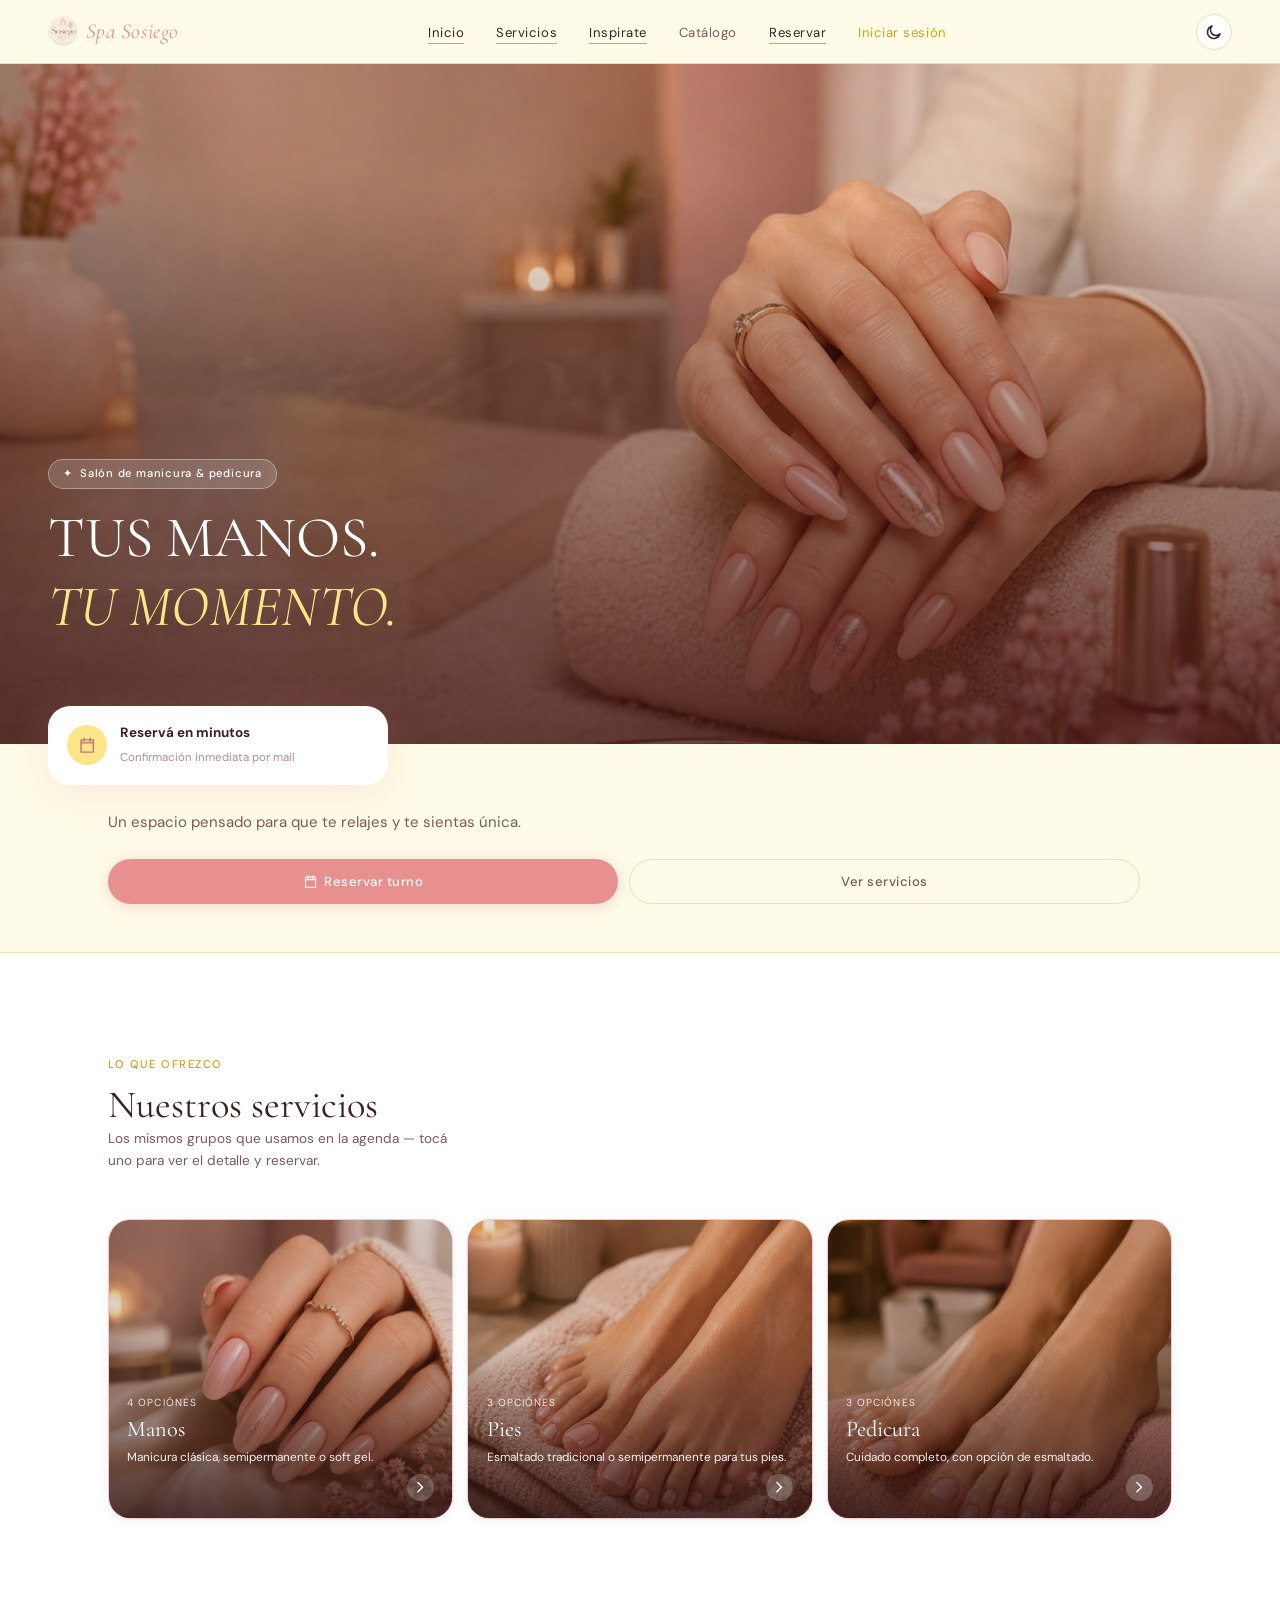
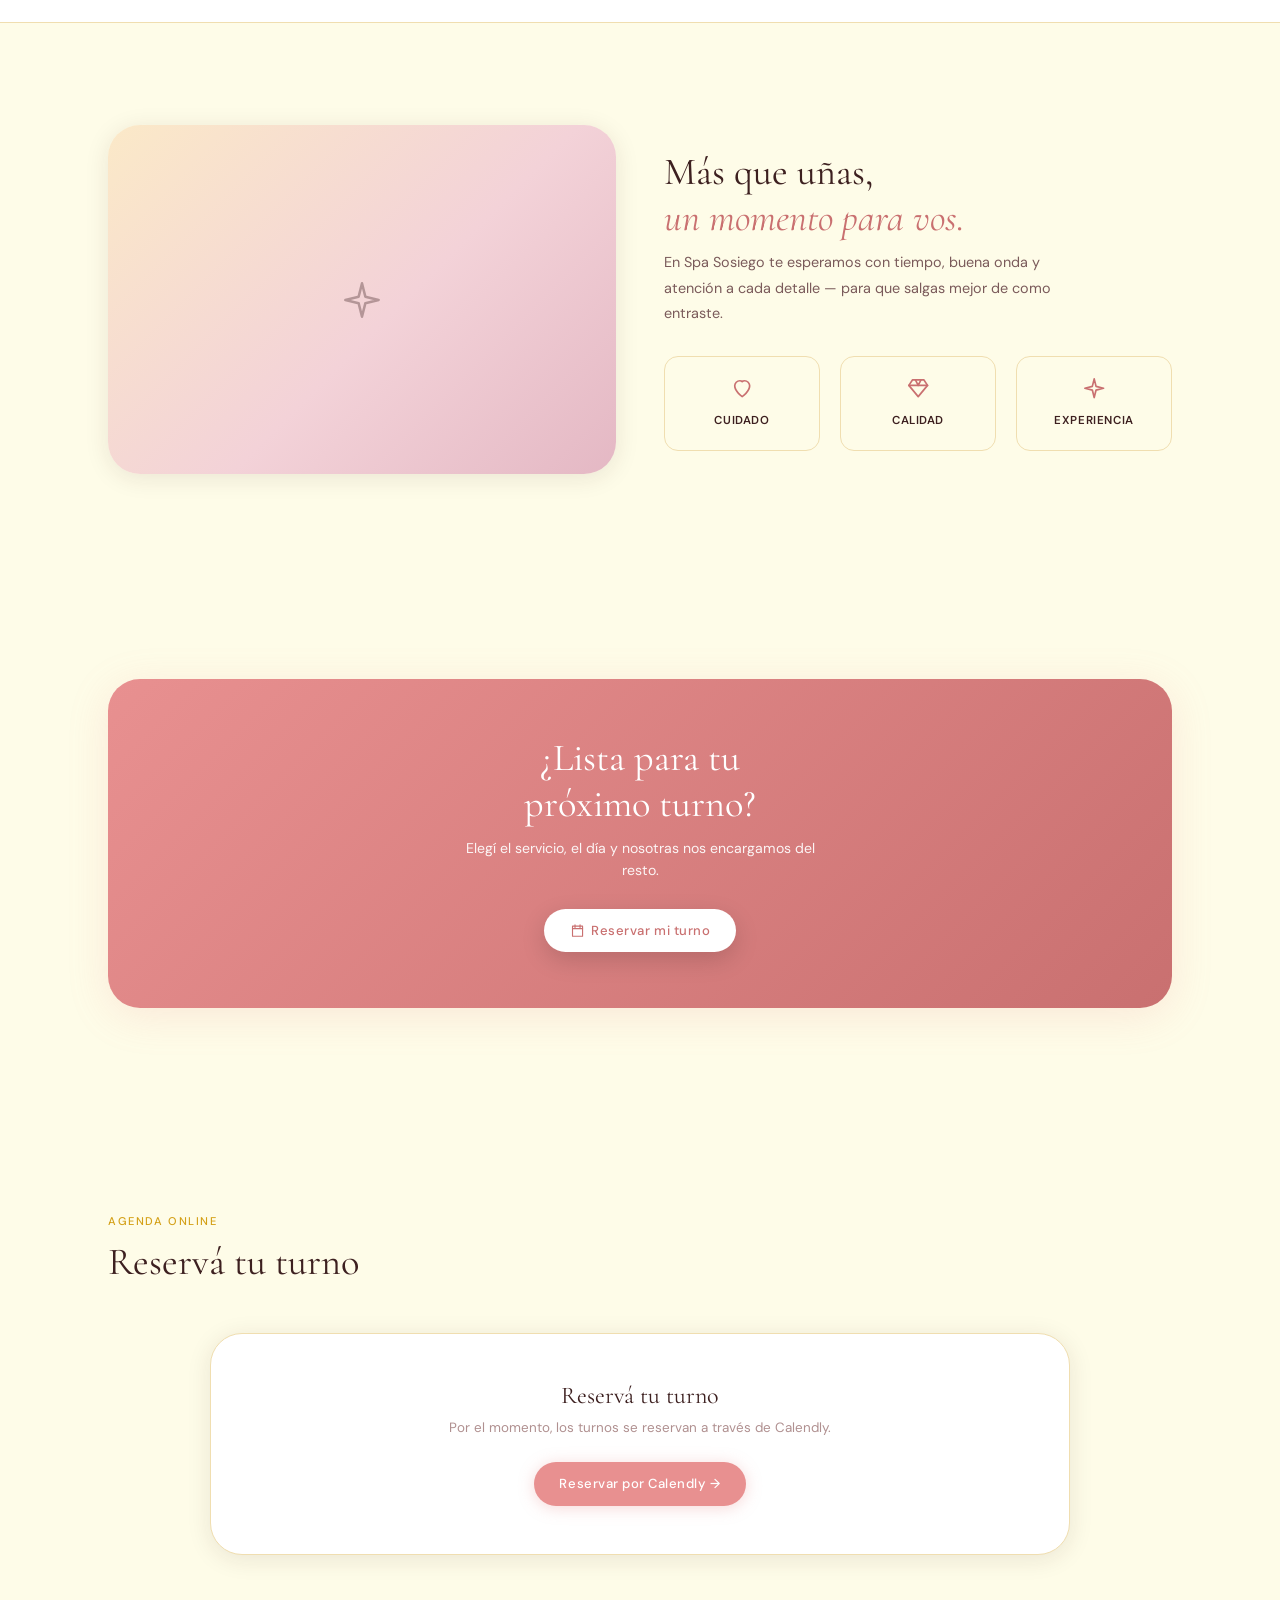
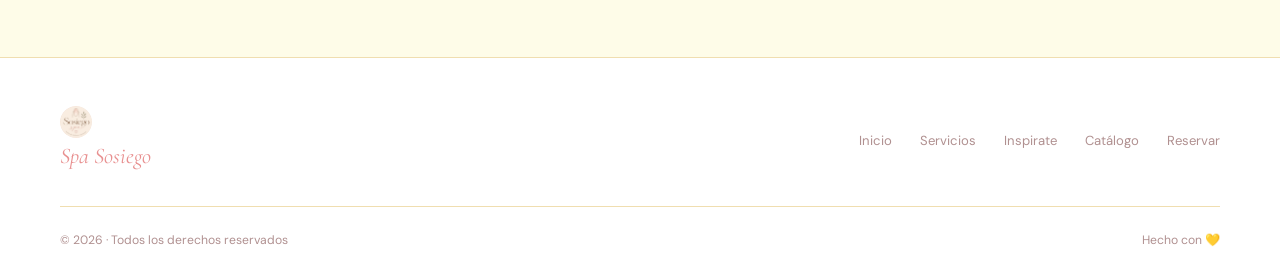
==== commit 4fc9bae7: "Update index.html" ====
--- a/index.html
+++ b/index.html
@@ -827,7 +827,7 @@
         <!-- ─ Panel 2: Servicio ─ -->
         <div class="booking-panel" id="panel-2">
           <h3 class="booking-panel-title">¿Qué servicio querés?</h3>
-          <p class="booking-panel-sub">Elegí el servicio que te querés hacer.</p>
+          <p class="booking-panel-sub">Elegí el servicio que te querés hacer. Podés combinar uno de manos con uno de pies.</p>
           <div class="servicios-select-grid" id="svcSelectGrid"></div>
           <div class="booking-footer">
             <button class="btn btn-ghost" onclick="goPanel(1)">← Volver</button>
@@ -938,7 +938,7 @@
 const booking = {
   fecha:    null,   // 'YYYY-MM-DD'
   slot:     null,   // '10:00'
-  servicio: null,   // objeto servicio
+  servicios: [],    // servicios elegidos (máx. uno por grupo)
   nombre:   '',
   mail:     '',
   tel:      '',
@@ -1124,7 +1124,7 @@
   Object.entries(grupos).forEach(([grupo, items]) => {
     html += `<div style="grid-column:1/-1;font-size:.7rem;font-weight:500;letter-spacing:.1em;text-transform:uppercase;color:var(--gold);margin-top:.5rem">${esc(grupo)}</div>`;
     html += items.map(s => `
-      <div class="svc-option ${booking.servicio?.id === s.id ? 'selected' : ''}"
+      <div class="svc-option ${booking.servicios.some(x => String(x.id) === String(s.id)) ? 'selected' : ''}"
            role="button" tabindex="0" data-id="${esc(s.id)}" onclick="selectServicio(this.dataset.id)"
            onkeydown="if(event.key==='Enter'||event.key===' '){event.preventDefault();selectServicio(this.dataset.id)}">
         <div class="svc-option-nombre">${esc(s.nombre)}</div>
@@ -1137,8 +1137,18 @@
 
 function selectServicio(id) {
   const svcs = (getAgenda().servicios || getDefaultServicios());
-  booking.servicio = svcs.find(s => String(s.id) === String(id));
-  $('btnP2').disabled = !booking.servicio;
+  const sv = svcs.find(s => String(s.id) === String(id));
+  if (!sv) return;
+  const ya = booking.servicios.findIndex(x => String(x.id) === String(sv.id));
+  if (ya >= 0) {
+    booking.servicios.splice(ya, 1);        // tocar uno ya elegido lo saca
+  } else {
+    // Un solo servicio por grupo: elegir otro del mismo grupo reemplaza al anterior.
+    // (El servidor vuelve a validar esta regla.)
+    booking.servicios = booking.servicios.filter(x => x.grupo !== sv.grupo);
+    booking.servicios.push(sv);
+  }
+  $('btnP2').disabled = booking.servicios.length === 0;
   renderSvcSelect();
 }
 
@@ -1197,7 +1207,7 @@
   $('confirmBox').innerHTML = `
     <div class="confirm-row"><span class="cl">Fecha</span><span class="cv">${fmtDateHuman(dt)}</span></div>
     <div class="confirm-row"><span class="cl">Horario</span><span class="cv">${esc(booking.slot)} hs</span></div>
-    <div class="confirm-row"><span class="cl">Servicio</span><span class="cv">${esc(booking.servicio.nombre)}</span></div>
+    <div class="confirm-row"><span class="cl">${booking.servicios.length > 1 ? 'Servicios' : 'Servicio'}</span><span class="cv">${esc(booking.servicios.map(x => x.nombre).join(' + '))}</span></div>
     <div class="confirm-row"><span class="cl">Nombre</span><span class="cv">${esc(booking.nombre)}</span></div>
     <div class="confirm-row"><span class="cl">Mail</span><span class="cv">${esc(booking.mail)}</span></div>
     <div class="confirm-row"><span class="cl">Teléfono</span><span class="cv">${esc(booking.tel)}</span></div>
@@ -1238,7 +1248,7 @@
 async function iniciarPago() {
   if (enviando) return;
   // Defensa: sin fecha, horario o servicio elegidos no se puede reservar (la pantalla no deja llegar acá).
-  if (!booking.fecha || !booking.slot || !booking.servicio) { goPanel(1); return; }
+  if (!booking.fecha || !booking.slot || !booking.servicios.length) { goPanel(1); return; }
   enviando = true;
   const btn = $('btnConfirmar');
   btn.innerHTML = '<span class="loader"></span>';
@@ -1248,7 +1258,7 @@
     nombre:      booking.nombre,
     mail:        booking.mail,
     telefono:    booking.tel,
-    servicioIds: [booking.servicio.id],
+    servicioIds: booking.servicios.map(x => x.id),
     fecha:       booking.fecha,
     horario:     booking.slot,
     sitioWeb:    $('inputSitioWeb').value,      // campo trampa: una persona lo deja vacío
@@ -1472,7 +1482,7 @@
 }
 
 function resetBooking() {
-  Object.assign(booking, { fecha: null, slot: null, servicio: null, nombre: '', mail: '', tel: '' });
+  Object.assign(booking, { fecha: null, slot: null, servicios: [], nombre: '', mail: '', tel: '' });
   window._lastTurno = null;
   enviando = false;
   ['inputNombre', 'inputMail', 'inputTel', 'inputSitioWeb'].forEach(id => { if ($(id)) { $(id).value = ''; marcarInvalido(id, false); } });
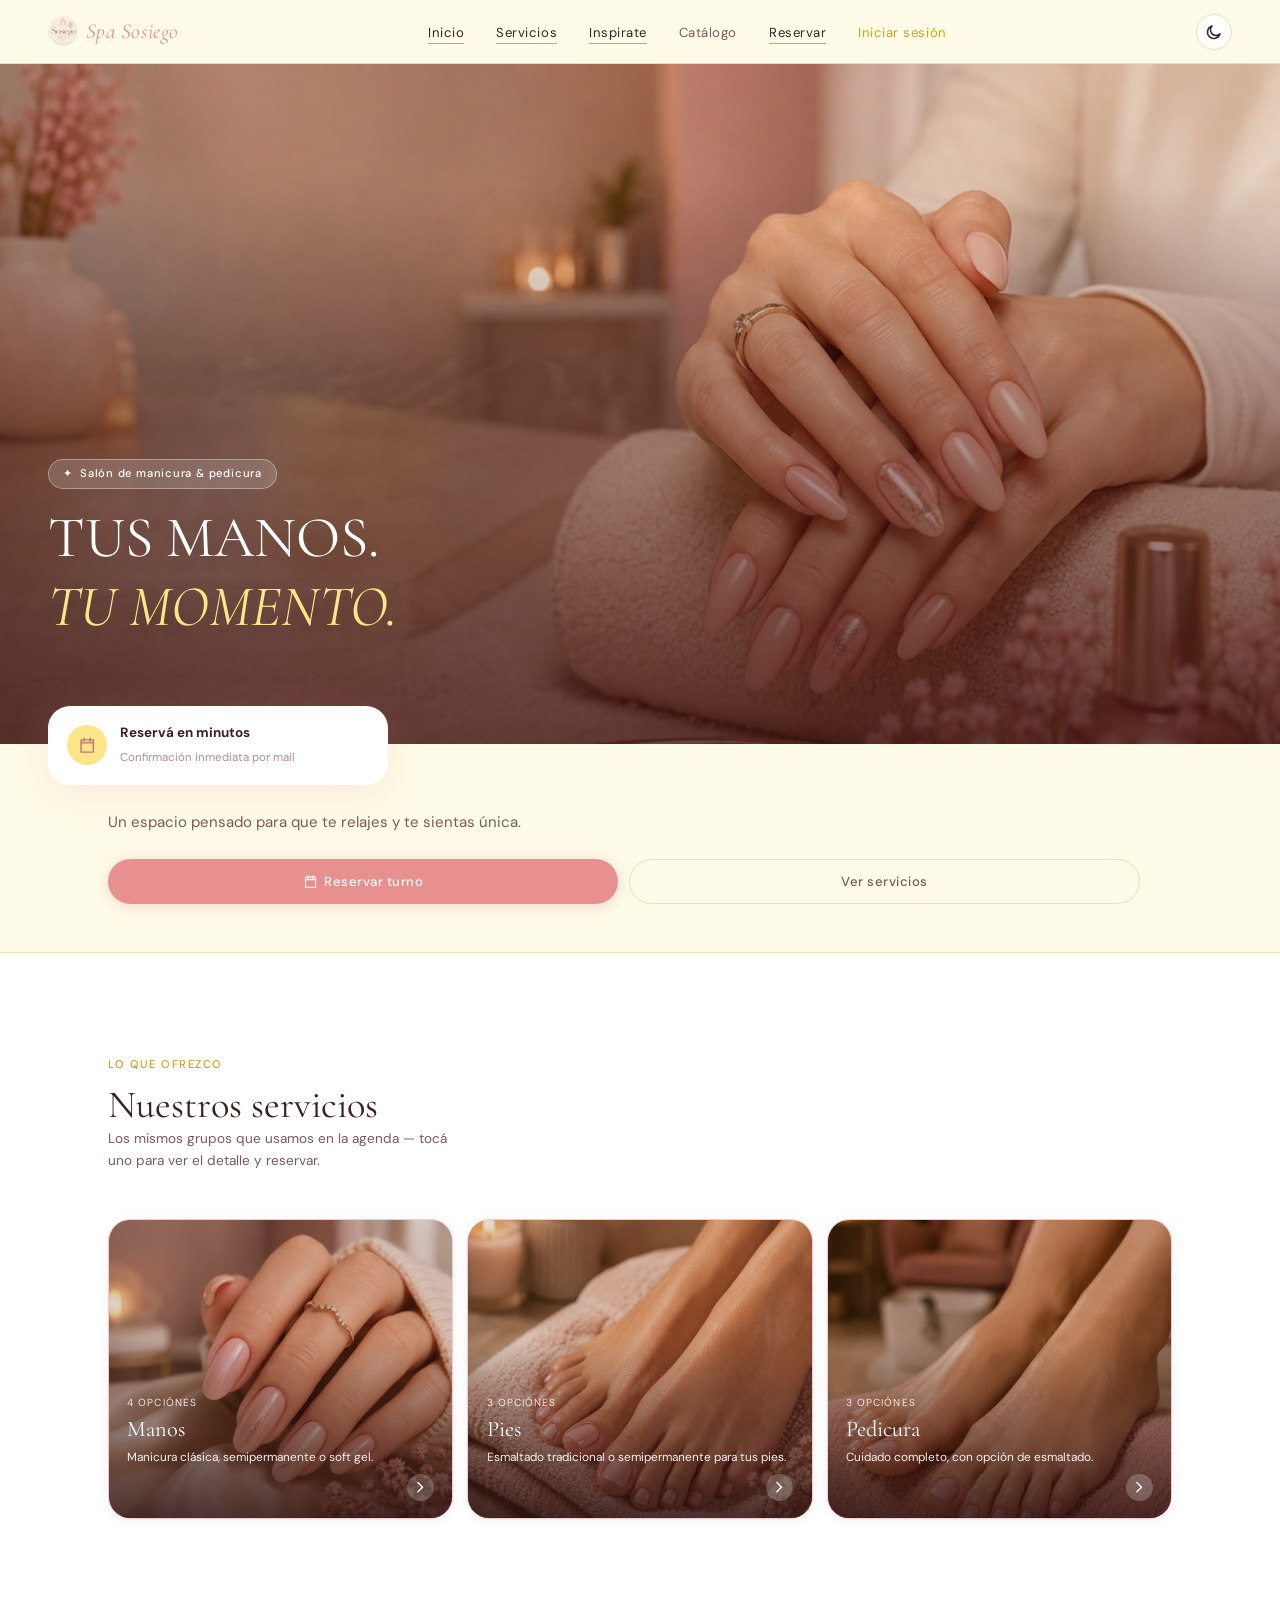
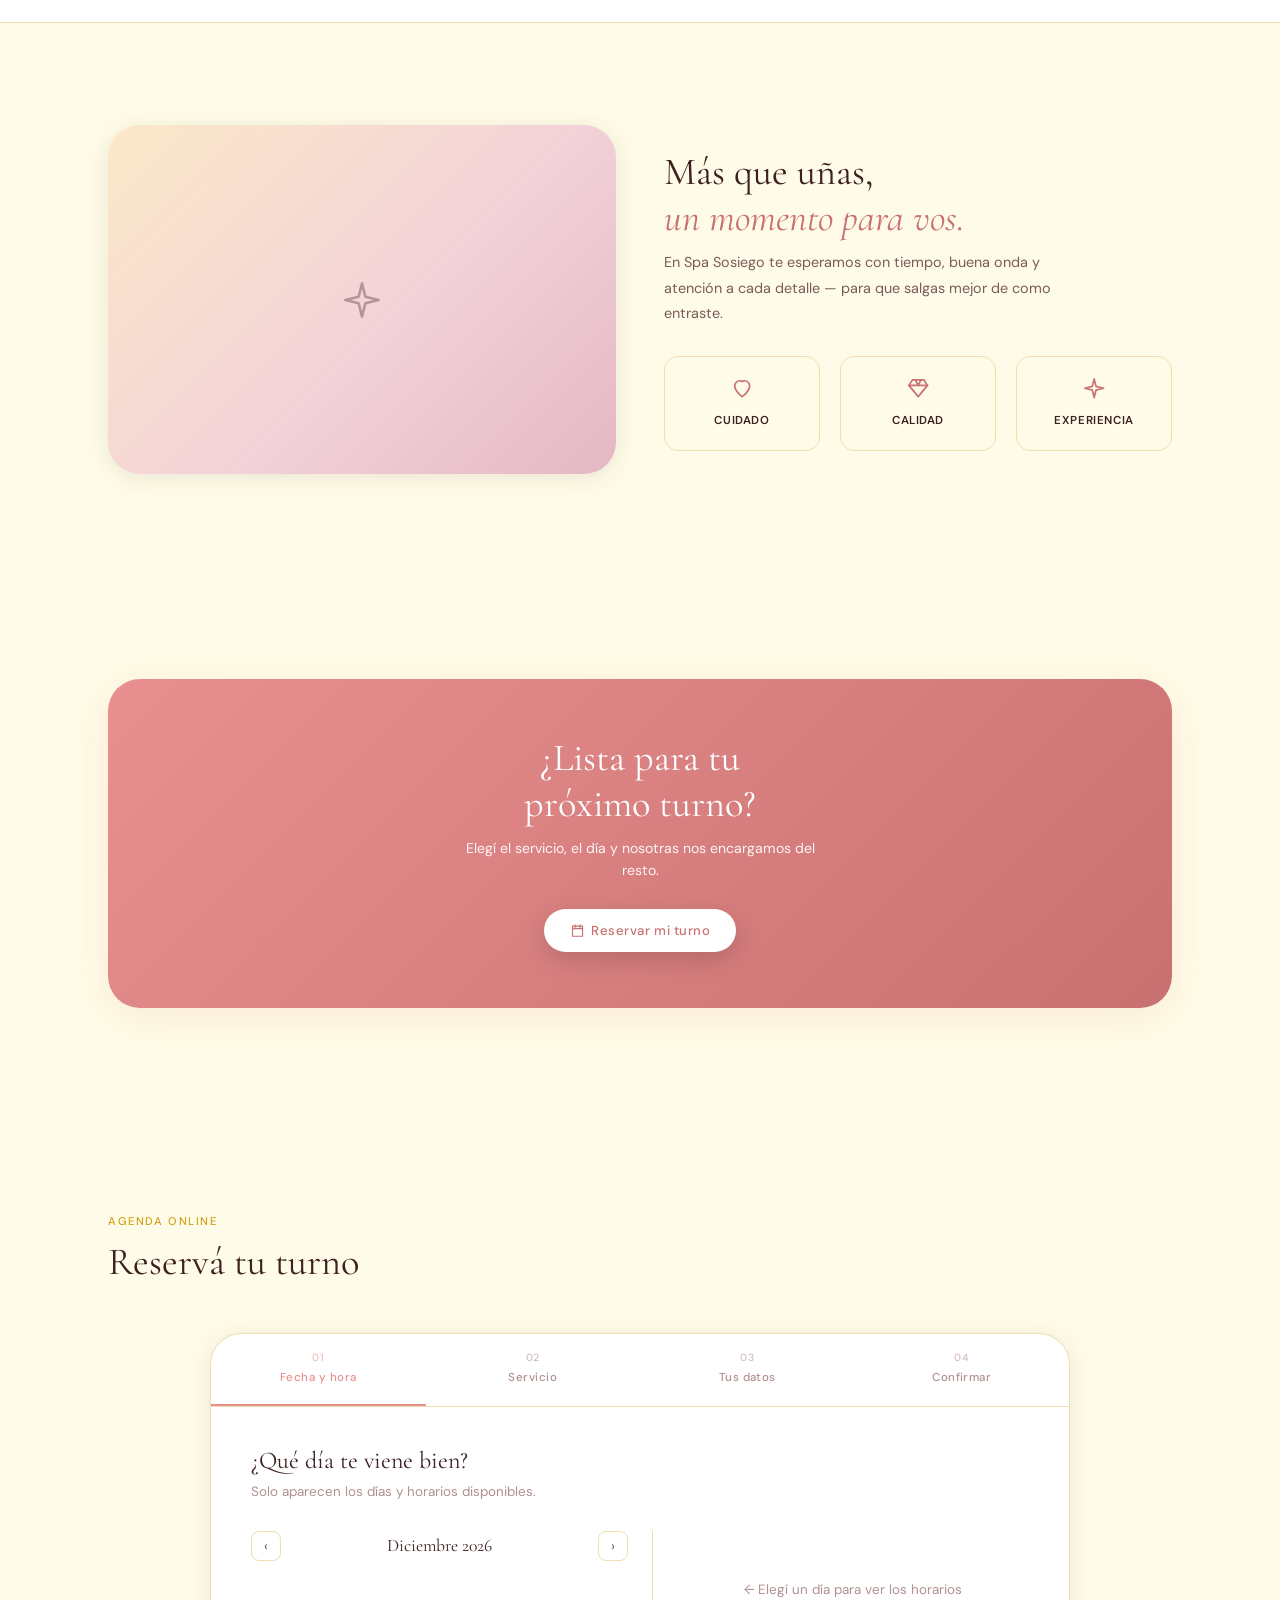
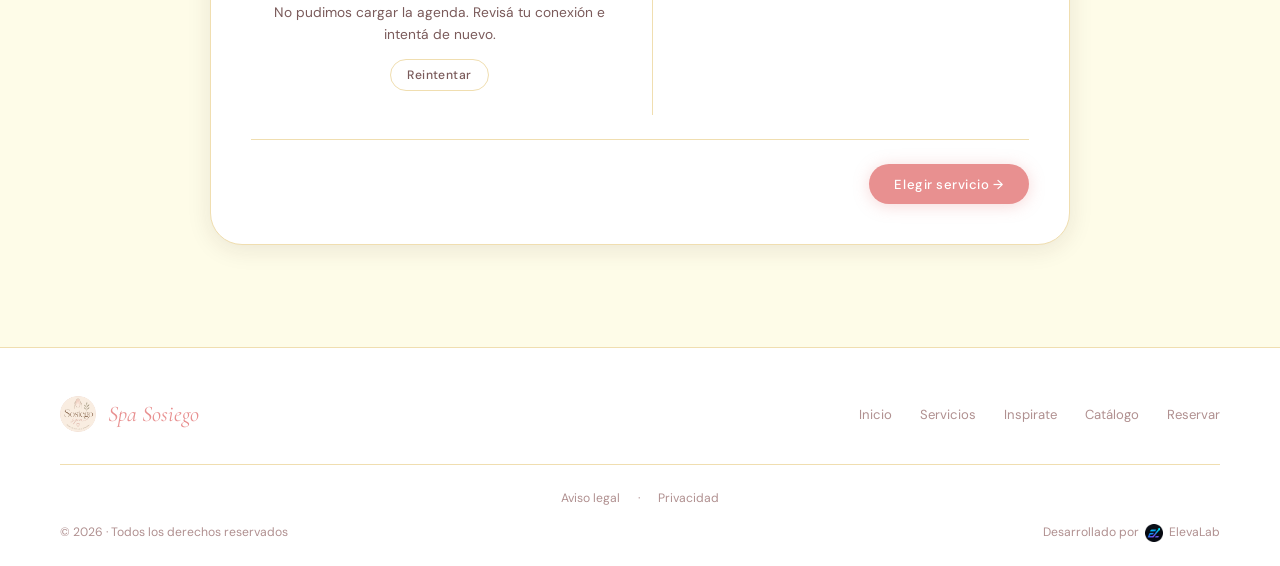
==== commit b5fb821e: "Update index.html" ====
--- a/index.html
+++ b/index.html
@@ -3,9 +3,27 @@
 <head>
   <meta charset="UTF-8" />
   <meta name="viewport" content="width=device-width, initial-scale=1.0" />
-  <title>Inicio — Nails</title>
-  <link rel="icon" href="assets/logo.png" />
-  <meta name="description" content="Reservá tu turno de manicura y pedicura online. Confirmación inmediata." />
+  <title>Spa Sosiego | Salón de belleza y bienestar</title>
+  <link rel="icon" type="image/png" sizes="32x32" href="assets/favicon-32.png" />
+  <link rel="apple-touch-icon" href="assets/apple-touch-icon.png" />
+  <meta name="description" content="Spa Sosiego, salón de belleza y bienestar. Reservá tu turno de manicura y pedicura online." />
+  <meta name="theme-color" content="#E89090" />
+  <link rel="canonical" href="https://spasosiego.com.ar/" />
+  <!-- Vista previa al compartir el link (WhatsApp, Facebook, Instagram, etc.) -->
+  <meta property="og:type" content="website" />
+  <meta property="og:site_name" content="Spa Sosiego" />
+  <meta property="og:locale" content="es_AR" />
+  <meta property="og:title" content="Spa Sosiego | Salón de belleza y bienestar" />
+  <meta property="og:description" content="Reservá tu turno de manicura y pedicura online." />
+  <meta property="og:url" content="https://spasosiego.com.ar/" />
+  <meta property="og:image" content="https://spasosiego.com.ar/assets/og-image.jpg" />
+  <meta property="og:image:width" content="1200" />
+  <meta property="og:image:height" content="630" />
+  <meta property="og:image:alt" content="Logo de Spa Sosiego" />
+  <meta name="twitter:card" content="summary_large_image" />
+  <meta name="twitter:title" content="Spa Sosiego | Salón de belleza y bienestar" />
+  <meta name="twitter:description" content="Reservá tu turno de manicura y pedicura online." />
+  <meta name="twitter:image" content="https://spasosiego.com.ar/assets/og-image.jpg" />
   <link rel="stylesheet" href="shared/css/tokens.css" />
   <link rel="stylesheet" href="style.css" />
   <style>
@@ -601,6 +619,13 @@
       margin: 0 auto;
       font-size: 0.9rem;
       line-height: 1.7;
+    }
+    .retorno-nota {
+      color: var(--text-muted);
+      max-width: 400px;
+      margin: 0.9rem auto 0;
+      font-size: 0.82rem;
+      line-height: 1.6;
     }
     .retorno-detalle {
       display: inline-block;
@@ -799,8 +824,11 @@
 
         <!-- ─ Panel 1: Calendario ─ -->
         <div class="booking-panel active" id="panel-1">
-          <h3 class="booking-panel-title">¿Qué día te viene bien?</h3>
-          <p class="booking-panel-sub">Solo aparecen los días y horarios disponibles.</p>
+          <h3 class="booking-panel-title" id="p1Titulo">¿Qué día te viene bien?</h3>
+          <p class="booking-panel-sub" id="p1Sub">Solo aparecen los días y horarios disponibles.</p>
+          <div id="p1ActualWrap" hidden style="text-align:center">
+            <div class="retorno-detalle" id="p1Actual" style="margin:0 0 1rem"></div>
+          </div>
           <div class="cal-wrap">
             <div>
               <div class="cal-nav-row">
@@ -817,8 +845,8 @@
             </div>
           </div>
           <div class="booking-footer">
-            <div></div>
-            <button class="btn btn-primary" id="btnP1" onclick="goPanel(2)" disabled>
+            <div id="p1Izq"></div>
+            <button class="btn btn-primary" id="btnP1" onclick="p1Siguiente()" disabled>
               Elegir servicio →
             </button>
           </div>
@@ -951,6 +979,8 @@
 let slotsSeq = 0;
 let enviando = false;    // evita doble envío al reservar
 let retornoSeq = 0;      // identifica la consulta de retorno vigente
+let cambioCtx = null;    // mientras la clienta elige un horario nuevo: { actual: { fecha, horario, servicio } }
+const retornoCtx = { token: '', hint: '', r: null };   // última reserva mostrada en la pantalla de retorno
 
 const $ = id => document.getElementById(id);
 
@@ -1066,6 +1096,36 @@
   $('btnP1').disabled = true;
   pintarCal();
   await renderSlots(key); // refresca disponibilidad puntual de ese día antes de pintar
+  asegurarHorariosVisibles();
+}
+
+// En el celular los horarios quedan debajo del calendario, fuera de pantalla.
+// Baja la página lo justo para ver los horarios y el botón de continuar; si ya se ven, no mueve nada.
+// Nunca baja tanto como para tapar el comienzo de los horarios con el menú de arriba.
+function asegurarHorariosVisibles() {
+  if (!window.matchMedia('(max-width: 860px)').matches) return;   // en pantalla grande se ven al lado del calendario
+  requestAnimationFrame(() => {
+    const panel = document.querySelector('#panel-1 .slots-panel');
+    const boton = $('btnP1');
+    if (!panel || !boton) return;
+
+    const nav  = document.querySelector('.nav');
+    const barra = document.querySelector('.bottom-bar');
+    const alturaNav   = nav ? nav.offsetHeight : 0;
+    const alturaBarra = (barra && getComputedStyle(barra).display !== 'none') ? barra.offsetHeight : 0;
+    const margen = 12;
+
+    const techo = alturaNav + margen;                              // línea de arriba: bajo el menú
+    const piso  = window.innerHeight - alturaBarra - margen;       // línea de abajo: sobre la barra inferior
+
+    const baja = boton.getBoundingClientRect().bottom - piso;      // cuánto falta para ver el botón
+    const tope = panel.getBoundingClientRect().top - techo;        // cuánto se puede bajar sin perder el inicio de los horarios
+    const mover = Math.min(baja, tope);
+    if (mover < 8) return;                                         // ya se ve (o no hace falta mover)
+
+    const reducido = window.matchMedia('(prefers-reduced-motion: reduce)').matches;
+    window.scrollBy({ top: mover, behavior: reducido ? 'auto' : 'smooth' });
+  });
 }
 
 async function renderSlots(key) {
@@ -1222,11 +1282,9 @@
     <p>Al tocar el botón te llevamos a Mercado Pago. Tenés ${ret} minutos para completar el pago; si no, el horario vuelve a quedar disponible.</p>
   ` : `<p>Las reservas online no están disponibles por el momento. Reservá por Calendly.</p>`;
 
-  // Política de la seña: mientras no esté aprobada se muestra un aviso provisorio.
-  $('politicaBox').innerHTML = (POLITICA_SENA_APROBADA && TEXTO_POLITICA_SENA)
-    ? `<p>${esc(TEXTO_POLITICA_SENA)}</p>`
-    : `<span class="politica-tag">Pendiente de aprobación</span>
-       <p>Las condiciones de cambio, cancelación y devolución de la seña todavía no están definidas. Este aviso es provisorio y no es una política vigente.</p>`;
+  // Política de la seña (horas del plazo: las informa el servidor). Mientras Gise no la apruebe, se marca como pendiente.
+  $('politicaBox').innerHTML = (POLITICA_SENA_APROBADA ? '' : '<span class="politica-tag">Pendiente de aprobación</span>') +
+    textoPoliticaSena(_reservaInfo.plazoHoras).map(t => `<p>${esc(t)}</p>`).join('');
 
   const btn = $('btnConfirmar');
   btn.disabled = !(sena > 0);
@@ -1383,6 +1441,9 @@
 function pintarRetorno(estado, ctx) {
   const wrap = $('retornoWrap');
   const r = ctx.r || {};
+  if (ctx.token) retornoCtx.token = ctx.token;
+  if (ctx.hint !== undefined) retornoCtx.hint = ctx.hint;
+  if (estado === 'confirmada' && ctx.r) retornoCtx.r = ctx.r;
   const btnOtra = '<button class="btn btn-outline" onclick="volverAReservar()">Elegir otro horario</button>';
   let icono = '✦', clase = '', titulo = '', texto = '', extra = '', acciones = '', spin = false;
 
@@ -1434,7 +1495,90 @@
       window._lastTurno = { fecha: r.fecha, horario: r.horario, servicio: r.servicio || 'Turno en Spa Sosiego', duracion: r.duracion || 60, nombre: '' };
       acciones = `<button class="btn btn-secondary" onclick="downloadTurnoICS()">📅 Agregar al calendario</button>
                   <button class="btn btn-outline" onclick="volverAReservar()">Hacer otra reserva</button>`;
+      // Cambiar y cancelar: solo si el servidor dice que se puede (cada acción lo vuelve a validar).
+      //  · Cambiar: dentro del plazo del panel, sin perder la seña.
+      //  · Cancelar: mientras el turno no haya empezado, pero la seña NO se devuelve.
+      if (r.puedeCambiar) {
+        extra += `<p class="retorno-nota">Podés cambiar el horario sin perder la seña hasta el ${esc(fmtLimiteFecha(r.limiteCambiar))}. Si cancelás el turno, la seña no se devuelve.</p>`;
+        acciones += `<button class="btn btn-outline" onclick="iniciarCambio()">Cambiar mi turno</button>`;
+      } else if (r.puedeCancelar) {
+        extra += r.plazoHoras > 0
+          ? `<p class="retorno-nota">Ya pasó el plazo para cambiar el horario sin perder la seña (${r.plazoHoras} h antes). Si cancelás el turno, la seña no se devuelve. Para otro horario, escribinos.</p>`
+          : '<p class="retorno-nota">Para cambiar el horario, escribinos. Si cancelás el turno, la seña no se devuelve.</p>';
+      }
+      if (r.puedeCancelar) {
+        acciones += `<button class="btn btn-ghost" onclick="irACancelar()">Cancelar mi turno</button>`;
+      }
       break;
+    case 'confirmarCancelar': {
+      const puedeCambiar = !!(retornoCtx.r && retornoCtx.r.puedeCambiar);
+      icono = '?'; clase = 'aviso'; titulo = '¿Querés cancelar tu turno?';
+      texto = 'Si cancelás, perdés la seña: no se devuelve. El horario vuelve a quedar disponible y esto no se puede deshacer.';
+      if (puedeCambiar) extra = '<p class="retorno-nota">Si solo necesitás otro horario, podés cambiarlo sin perder la seña.</p>';
+      // La opción segura va primero; cancelar (y perder la seña) nunca es el botón destacado.
+      acciones = (puedeCambiar
+          ? `<button class="btn btn-primary" onclick="iniciarCambio()">Mejor cambiar mi turno</button>`
+          : `<button class="btn btn-primary" onclick="verMiReserva()">No, volver</button>`)
+        + `<button class="btn btn-outline" onclick="cancelarTurnoClienta()">Sí, cancelar y perder la seña</button>`
+        + (puedeCambiar ? `<button class="btn btn-ghost" onclick="verMiReserva()">No, volver</button>` : '');
+      break;
+    }
+    case 'cancelando':
+      spin = true; titulo = 'Cancelando tu turno…';
+      texto = 'Estamos cancelando el turno. No cierres esta pantalla.';
+      break;
+    case 'canceladaOk':
+      icono = '✓'; titulo = 'Tu turno quedó cancelado';
+      texto = 'El horario volvió a quedar disponible. Como cancelaste, la seña no se devuelve.';
+      acciones = '<button class="btn btn-outline" onclick="volverAReservar()">Reservar otro turno</button>';
+      break;
+    case 'errorCancelar':
+      icono = '!'; clase = 'aviso'; titulo = 'No pudimos cancelar tu turno';
+      texto = ctx.red
+        ? 'Hubo un problema de conexión y no sabemos si se llegó a cancelar. Consultá el estado de tu reserva antes de intentar de nuevo.'
+        : esc((r && r.error) || 'Probá de nuevo en unos segundos.');
+      acciones = `<button class="btn btn-primary" onclick="verMiReserva()">Ver el estado de mi reserva</button>`;
+      break;
+    case 'confirmarCambio': {
+      const a = (cambioCtx && cambioCtx.actual) || {};
+      icono = '?'; clase = 'aviso'; titulo = '¿Cambiamos tu turno?';
+      texto = 'La seña que ya pagaste pasa al nuevo horario: no pagás de nuevo.';
+      extra = `<div class="retorno-detalle">
+        <div>Antes: <strong>${fmtDateHuman(new Date(a.fecha + 'T00:00:00'))}</strong> · ${esc(a.horario)} hs</div>
+        <div>Ahora: <strong>${fmtDateHuman(new Date(booking.fecha + 'T00:00:00'))}</strong> · ${esc(booking.slot)} hs</div>
+        ${a.servicio ? `<div>${esc(a.servicio)}</div>` : ''}
+      </div>`;
+      acciones = `<button class="btn btn-primary" onclick="cambiarTurnoClienta()">Sí, cambiar mi turno</button>
+                  <button class="btn btn-outline" onclick="goPanel(1)">Elegir otro horario</button>`;
+      break;
+    }
+    case 'cambiando':
+      spin = true; titulo = 'Cambiando tu turno…';
+      texto = 'Estamos moviendo tu turno al nuevo horario. No cierres esta pantalla.';
+      break;
+    case 'cambiadoOk':
+      titulo = '¡Listo, cambiamos tu turno!';
+      texto = 'Tu seña pasa al nuevo horario. Te mandamos un mail con los datos.';
+      extra = detalleRetorno(r);
+      acciones = `<button class="btn btn-secondary" onclick="downloadTurnoICS()">📅 Agregar al calendario</button>
+                  <button class="btn btn-outline" onclick="verMiReserva()">Ver mi reserva</button>`;
+      break;
+    case 'errorCambiar': {
+      icono = '!'; clase = 'aviso'; titulo = 'No pudimos cambiar tu turno';
+      const ocupado = r && (r.code === 'SLOT_TAKEN' || r.code === 'HORARIO_NO_DISPONIBLE');
+      if (ctx.red) {
+        texto = 'Hubo un problema de conexión y no sabemos si se llegó a cambiar. Consultá el estado de tu reserva antes de intentar de nuevo.';
+        acciones = `<button class="btn btn-primary" onclick="verMiReserva()">Ver el estado de mi reserva</button>`;
+      } else if (ocupado) {
+        texto = 'Ese horario ya no está disponible. Tu turno sigue como estaba: elegí otro horario.';
+        acciones = `<button class="btn btn-primary" onclick="elegirOtroHorarioCambio()">Elegir otro horario</button>
+                    <button class="btn btn-ghost" onclick="verMiReserva()">Volver a mi reserva</button>`;
+      } else {
+        texto = esc((r && r.error) || 'Probá de nuevo en unos segundos.');
+        acciones = `<button class="btn btn-primary" onclick="verMiReserva()">Ver el estado de mi reserva</button>`;
+      }
+      break;
+    }
     case 'en_revision':
       icono = '✧'; clase = 'espera'; titulo = 'Recibimos tu pago y estamos revisando tu turno';
       texto = 'Necesitamos verificar tu horario antes de confirmarlo. Nos vamos a comunicar con vos. No hace falta que hagas nada más.';
@@ -1464,6 +1608,101 @@
   `;
 }
 
+// "sábado 10 de octubre a las 09:00 hs", a partir de un ISO que informa el servidor.
+function fmtLimiteFecha(iso) {
+  const d = new Date(iso);
+  if (isNaN(d)) return '';
+  const dia = d.toLocaleDateString('es-AR', { weekday: 'long', day: 'numeric', month: 'long' });
+  return `${dia} a las ${horaDeVencimiento(iso)} hs`;
+}
+
+// Cancelar con seña (5h): el servidor valida y cancela; la seña NO se devuelve (la pantalla ya lo avisó).
+async function cancelarTurnoClienta() {
+  const token = retornoCtx.token, hint = retornoCtx.hint;
+  retornoSeq++;                                   // corta cualquier consulta de retorno en curso
+  pintarRetorno('cancelando', {});
+  const r = await cancelarReservaBackend(token);
+  if (esErrorDeRed(r)) { pintarRetorno('errorCancelar', { token, hint, red: true }); return; }
+  if (!r.ok)           { pintarRetorno('errorCancelar', { token, hint, r }); return; }
+  pintarRetorno('canceladaOk', { r, token, hint });
+}
+
+function irACancelar() { pintarRetorno('confirmarCancelar', {}); }
+
+// Vuelve a mostrar el estado actual de la reserva (y sale del modo "cambiar turno" si estaba).
+function verMiReserva() {
+  cambioCtx = null;
+  pintarPanel1();
+  goPanel(5);
+  consultarOtraVez(retornoCtx.token, retornoCtx.hint);
+}
+
+// ════════════════════════════════════════════════════════════
+//  CAMBIAR EL TURNO (paso 5g) — la clienta elige otro día y horario con el mismo
+//  calendario de siempre. La seña pasa al horario nuevo (no se paga de nuevo).
+//  Esta pantalla nunca decide nada: el servidor valida plazo, estado y horario.
+// ════════════════════════════════════════════════════════════
+
+// El panel 1 sirve para reservar y para cambiar: acá se ajustan sus textos según el modo.
+function pintarPanel1() {
+  const c = !!cambioCtx;
+  $('p1Titulo').textContent = c ? '¿Para cuándo querés cambiar tu turno?' : '¿Qué día te viene bien?';
+  $('p1Sub').textContent = c
+    ? 'Elegí el nuevo día y horario. Tu seña pasa al nuevo horario: no pagás de nuevo.'
+    : 'Solo aparecen los días y horarios disponibles.';
+  $('btnP1').textContent = c ? 'Revisar el cambio →' : 'Elegir servicio →';
+  $('p1Izq').innerHTML = c ? '<button class="btn btn-ghost" onclick="verMiReserva()">← Volver a mi reserva</button>' : '';
+  const a = c && cambioCtx.actual;
+  $('p1Actual').innerHTML = (a && a.fecha)
+    ? `Tu turno actual: <strong>${fmtDateHuman(new Date(a.fecha + 'T00:00:00'))}</strong> · ${esc(a.horario)} hs`
+    : '';
+  $('p1ActualWrap').hidden = !(a && a.fecha);
+}
+
+// Botón principal del panel 1: en modo reserva sigue al paso de servicio; en modo cambio, a revisar el cambio.
+function p1Siguiente() {
+  if (!cambioCtx) { goPanel(2); return; }
+  if (!booking.fecha || !booking.slot) return;
+  goPanel(5);
+  pintarRetorno('confirmarCambio', {});
+}
+
+function iniciarCambio() {
+  const r = retornoCtx.r;
+  if (!r || !r.fecha) return;
+  retornoSeq++;                                   // corta cualquier consulta de retorno en curso
+  cambioCtx = { actual: { fecha: r.fecha, horario: r.horario, servicio: r.servicio } };
+  Object.assign(booking, { fecha: null, slot: null });
+  $('btnP1').disabled = true;
+  $('slotsWrap').innerHTML = '<p class="slots-empty" style="padding:3rem 0">← Elegí un día para ver los horarios</p>';
+  pintarPanel1();
+  goPanel(1);
+  renderCal();
+}
+
+function elegirOtroHorarioCambio() {
+  booking.slot = null;
+  $('btnP1').disabled = true;
+  goPanel(1);
+  renderCal();
+  if (booking.fecha) renderSlots(booking.fecha);
+}
+
+async function cambiarTurnoClienta() {
+  if (!cambioCtx || !booking.fecha || !booking.slot) return;
+  const fecha = booking.fecha, horario = booking.slot;
+  const a = cambioCtx.actual || {};
+  retornoSeq++;
+  pintarRetorno('cambiando', {});
+  const r = await reprogramarReservaBackend(retornoCtx.token, fecha, horario);
+  if (esErrorDeRed(r)) { pintarRetorno('errorCambiar', { red: true }); return; }
+  if (!r.ok)           { pintarRetorno('errorCambiar', { r }); return; }
+  window._lastTurno = { fecha, horario, servicio: a.servicio || 'Turno en Spa Sosiego', duracion: _reservaInfo.duracion || 60, nombre: '' };
+  cambioCtx = null;
+  pintarPanel1();
+  pintarRetorno('cambiadoOk', { r: { fecha, horario, servicio: a.servicio } });
+}
+
 function downloadTurnoICS() {
   if (!window._lastTurno) return;
   downloadICS(window._lastTurno);
@@ -1483,6 +1722,8 @@
 
 function resetBooking() {
   Object.assign(booking, { fecha: null, slot: null, servicios: [], nombre: '', mail: '', tel: '' });
+  cambioCtx = null;
+  pintarPanel1();
   window._lastTurno = null;
   enviando = false;
   ['inputNombre', 'inputMail', 'inputTel', 'inputSitioWeb'].forEach(id => { if ($(id)) { $(id).value = ''; marcarInvalido(id, false); } });
--- a/style.css
+++ b/style.css
@@ -357,12 +357,15 @@
   border-bottom: 1px solid var(--border);
   margin-bottom: 1.5rem;
 }
-.footer-logo .identity-logo-img { width: 32px; height: 32px; }
+.footer-logo .identity-logo-img { width: 36px; height: 36px; flex-shrink: 0; }
 .footer-logo {
   font-family: 'Cormorant Garamond', serif;
   font-style: italic;
   font-size: 1.4rem;
   color: var(--text);
+  display: flex;               /* logo y nombre en la misma línea (antes quedaban uno arriba del otro) */
+  align-items: center;
+  gap: .6rem;
 }
 .footer-logo span { color: var(--accent); }
 .footer-links {
@@ -416,6 +419,23 @@
   justify-content: space-between;
   flex-wrap: wrap;
   gap: 0.5rem;
+}
+
+/* Pie de página en celular: todo centrado y compacto (logo + nombre, links, legales, copyright y crédito). */
+@media (max-width: 768px) {
+  .footer { padding: 2rem 1.25rem 5rem; }          /* abajo deja lugar a la barra fija "Reservar" */
+  .footer-inner {
+    flex-direction: column;
+    align-items: center;
+    text-align: center;
+    gap: 1.1rem;
+    padding-bottom: 1.4rem;
+    margin-bottom: 1.2rem;
+  }
+  .footer-logo { justify-content: center; }
+  .footer-links { justify-content: center; gap: .55rem 1.3rem; }
+  .footer-copy { flex-direction: column; align-items: center; text-align: center; gap: .55rem; }
+  .footer-copy.footer-legal { flex-direction: row; justify-content: center; }   /* "Aviso legal · Privacidad" en una sola línea */
 }
 
 /* ── Responsive nav ── */
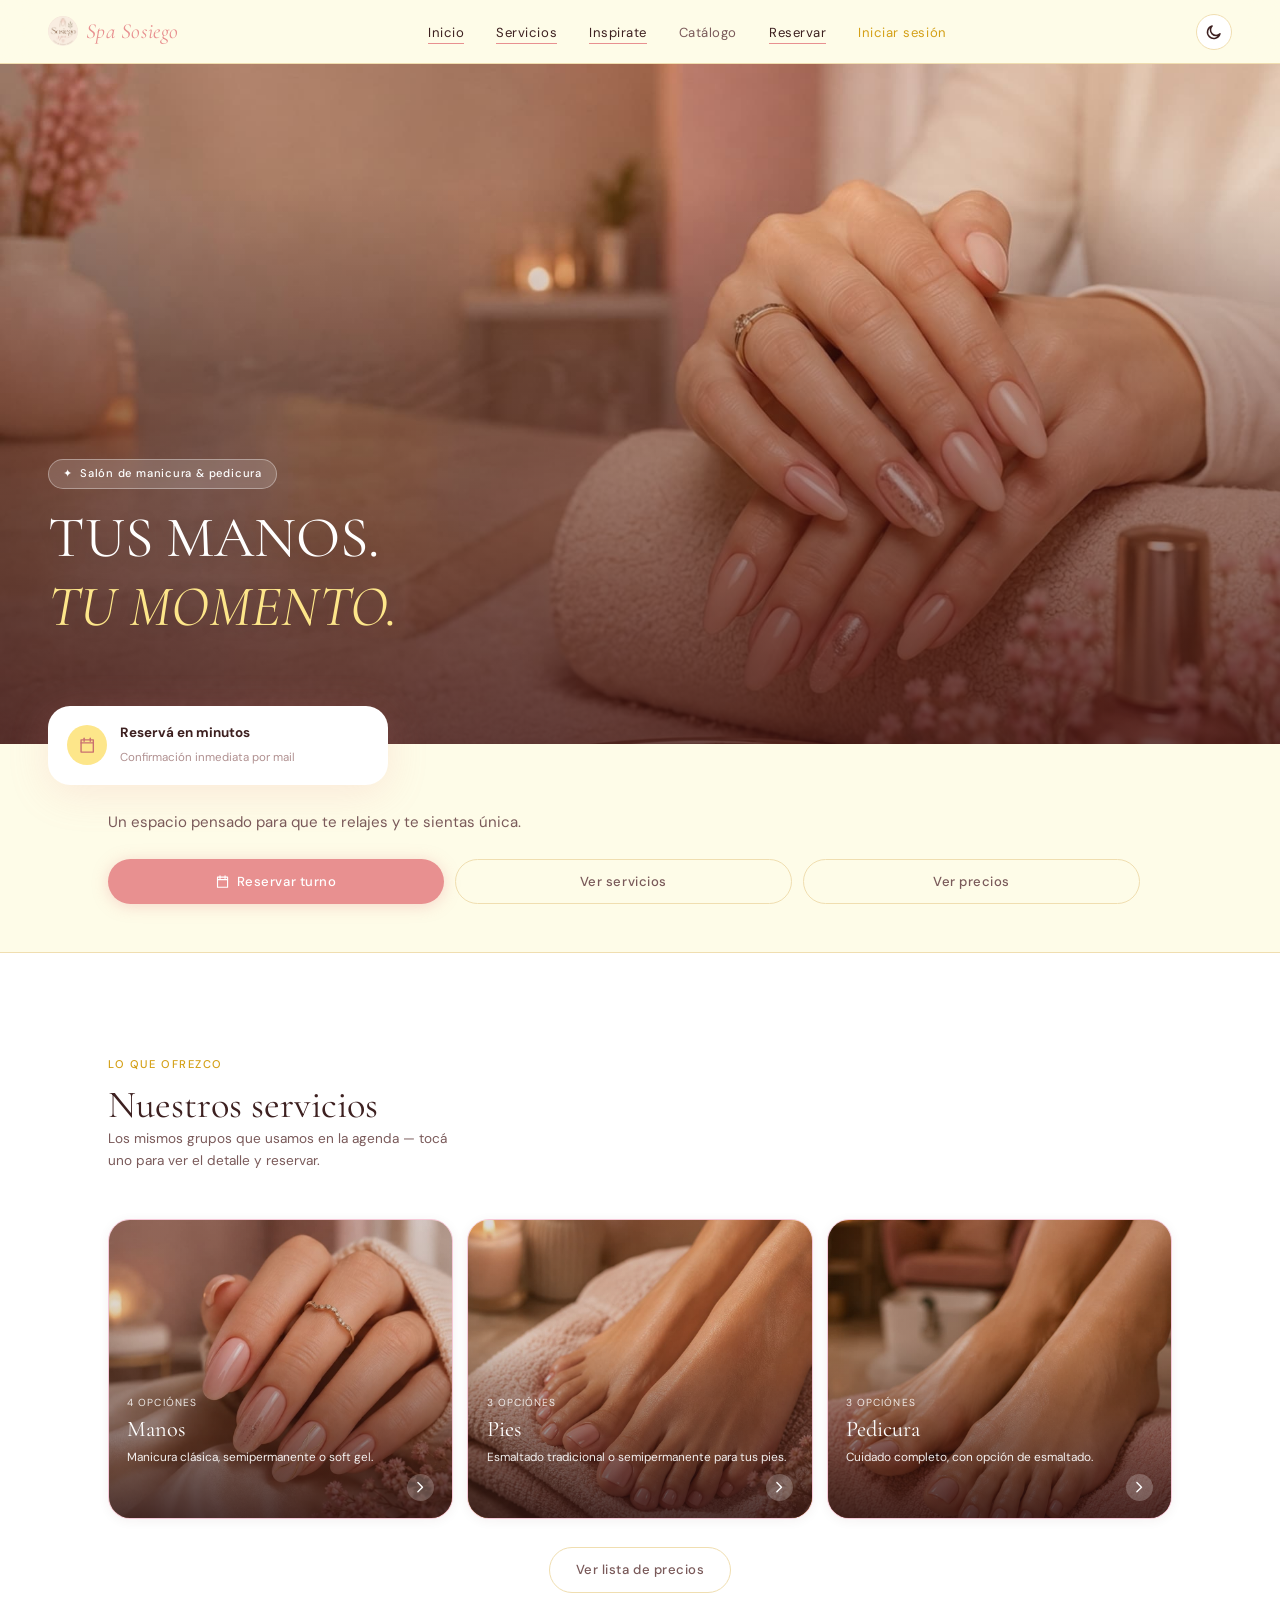
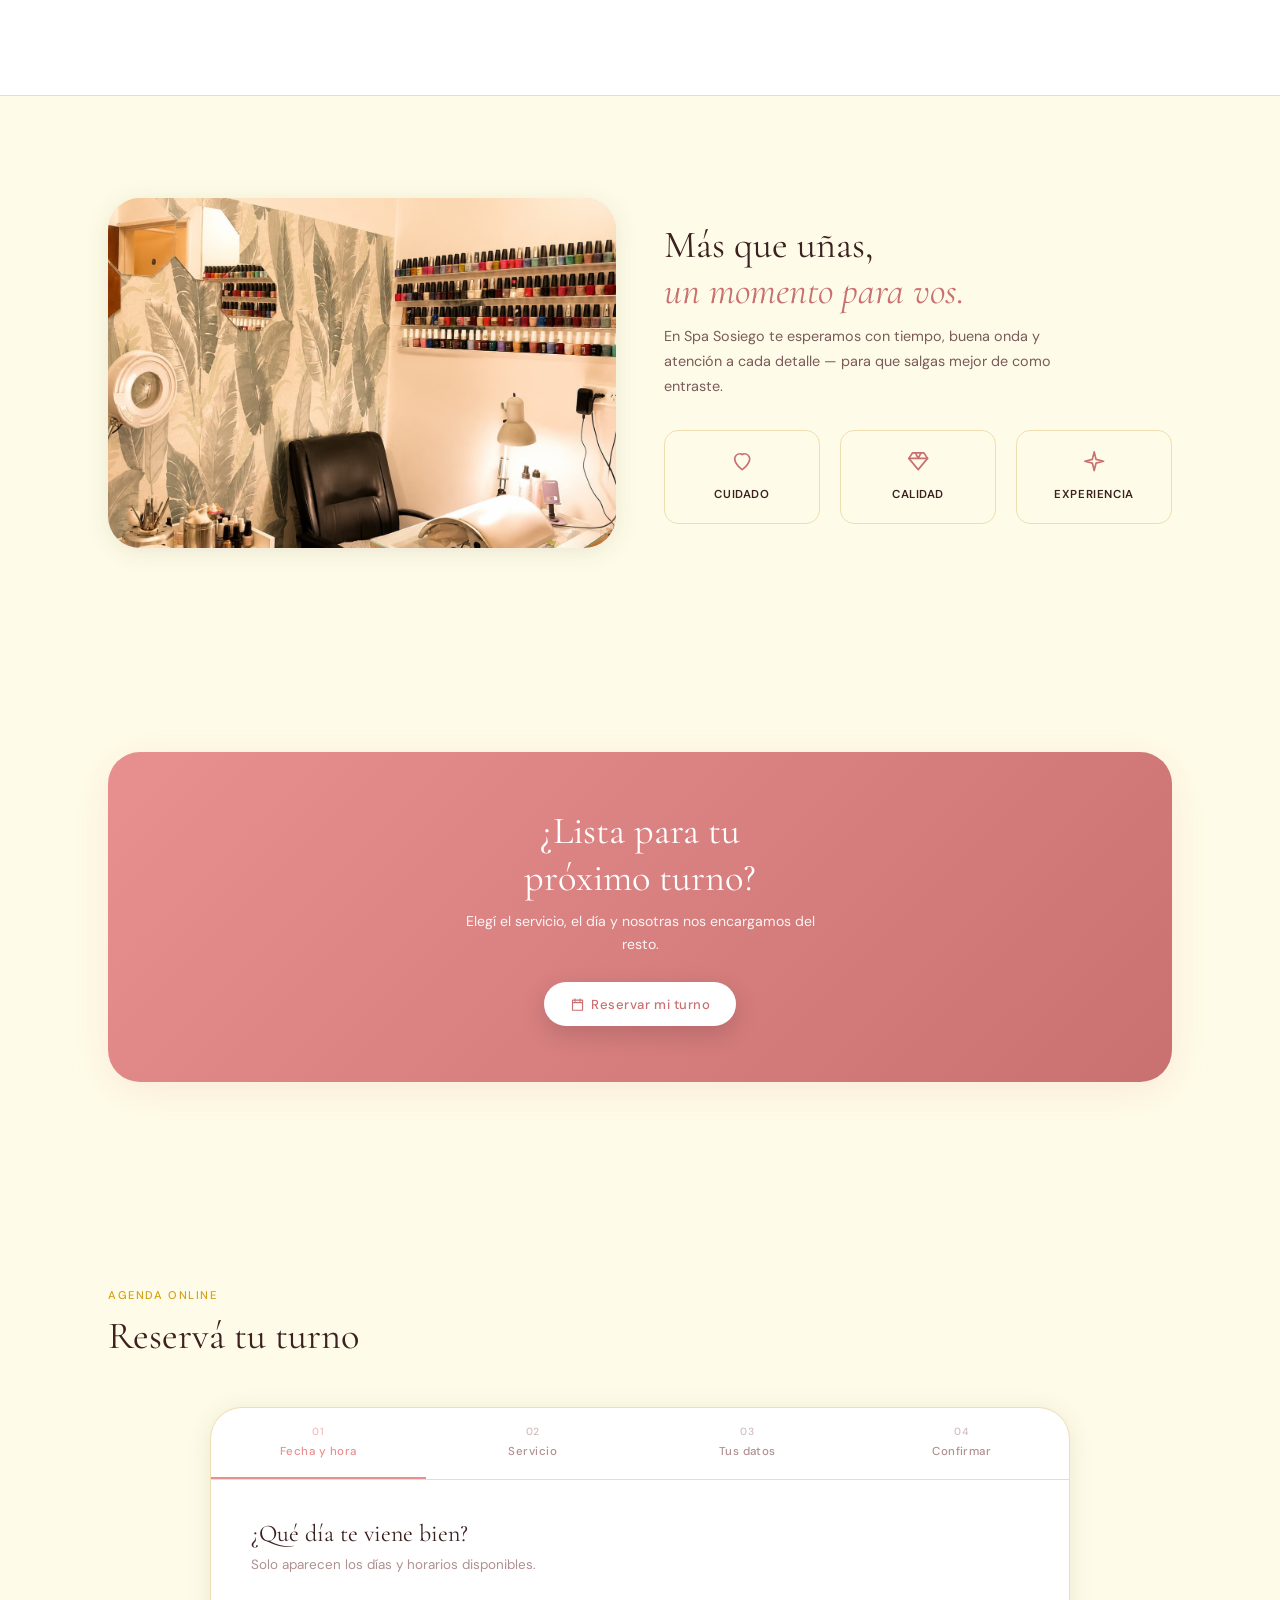
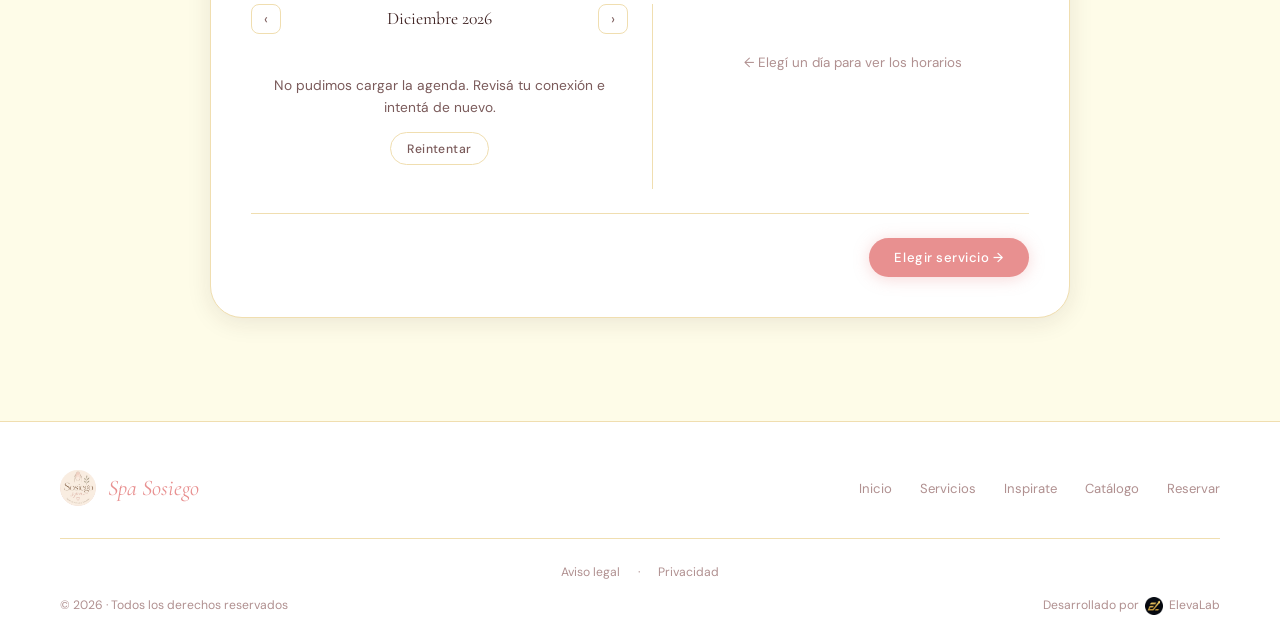
==== commit 1b09693c: "Update index.html" ====
--- a/index.html
+++ b/index.html
@@ -715,6 +715,7 @@
           Reservar turno
         </a>
         <a href="#servicios" class="btn btn-outline btn-block">Ver servicios</a>
+        <a href="precios.html" class="btn btn-outline btn-block">Ver precios</a>
       </div>
     </div>
   </div>
@@ -729,6 +730,9 @@
       <p style="font-size:.85rem;color:var(--text-mid);max-width:340px">Los mismos grupos que usamos en la agenda — tocá uno para ver el detalle y reservar.</p>
     </div>
     <div class="svc-scroll reveal" id="serviciosCards"></div>
+    <div class="reveal" style="text-align:center;margin-top:1.75rem">
+      <a href="precios.html" class="btn btn-outline">Ver lista de precios</a>
+    </div>
   </div>
 </section>
 
@@ -946,6 +950,10 @@
 
 <!-- ══ BOTTOM BAR — solo mobile, ítems condicionales ═══════════ -->
 <nav class="bottom-bar" id="bottomBar">
+  <a href="precios.html" class="bb-item" id="bbPrecios">
+    <svg class="icon" viewBox="0 0 24 24"><path d="M3 12V4H11L20 13L12 21L3 12Z"/><circle cx="7.5" cy="8.5" r="1"/></svg>
+    <span>Precios</span>
+  </a>
   <a href="#turnos" class="bb-item main" id="bbReservar">
     <span class="ic-wrap">
       <svg class="icon" viewBox="0 0 24 24"><path d="M4 5H20V21H4V5Z"/><path d="M4 9H20"/><path d="M8 3V7"/><path d="M16 3V7"/></svg>
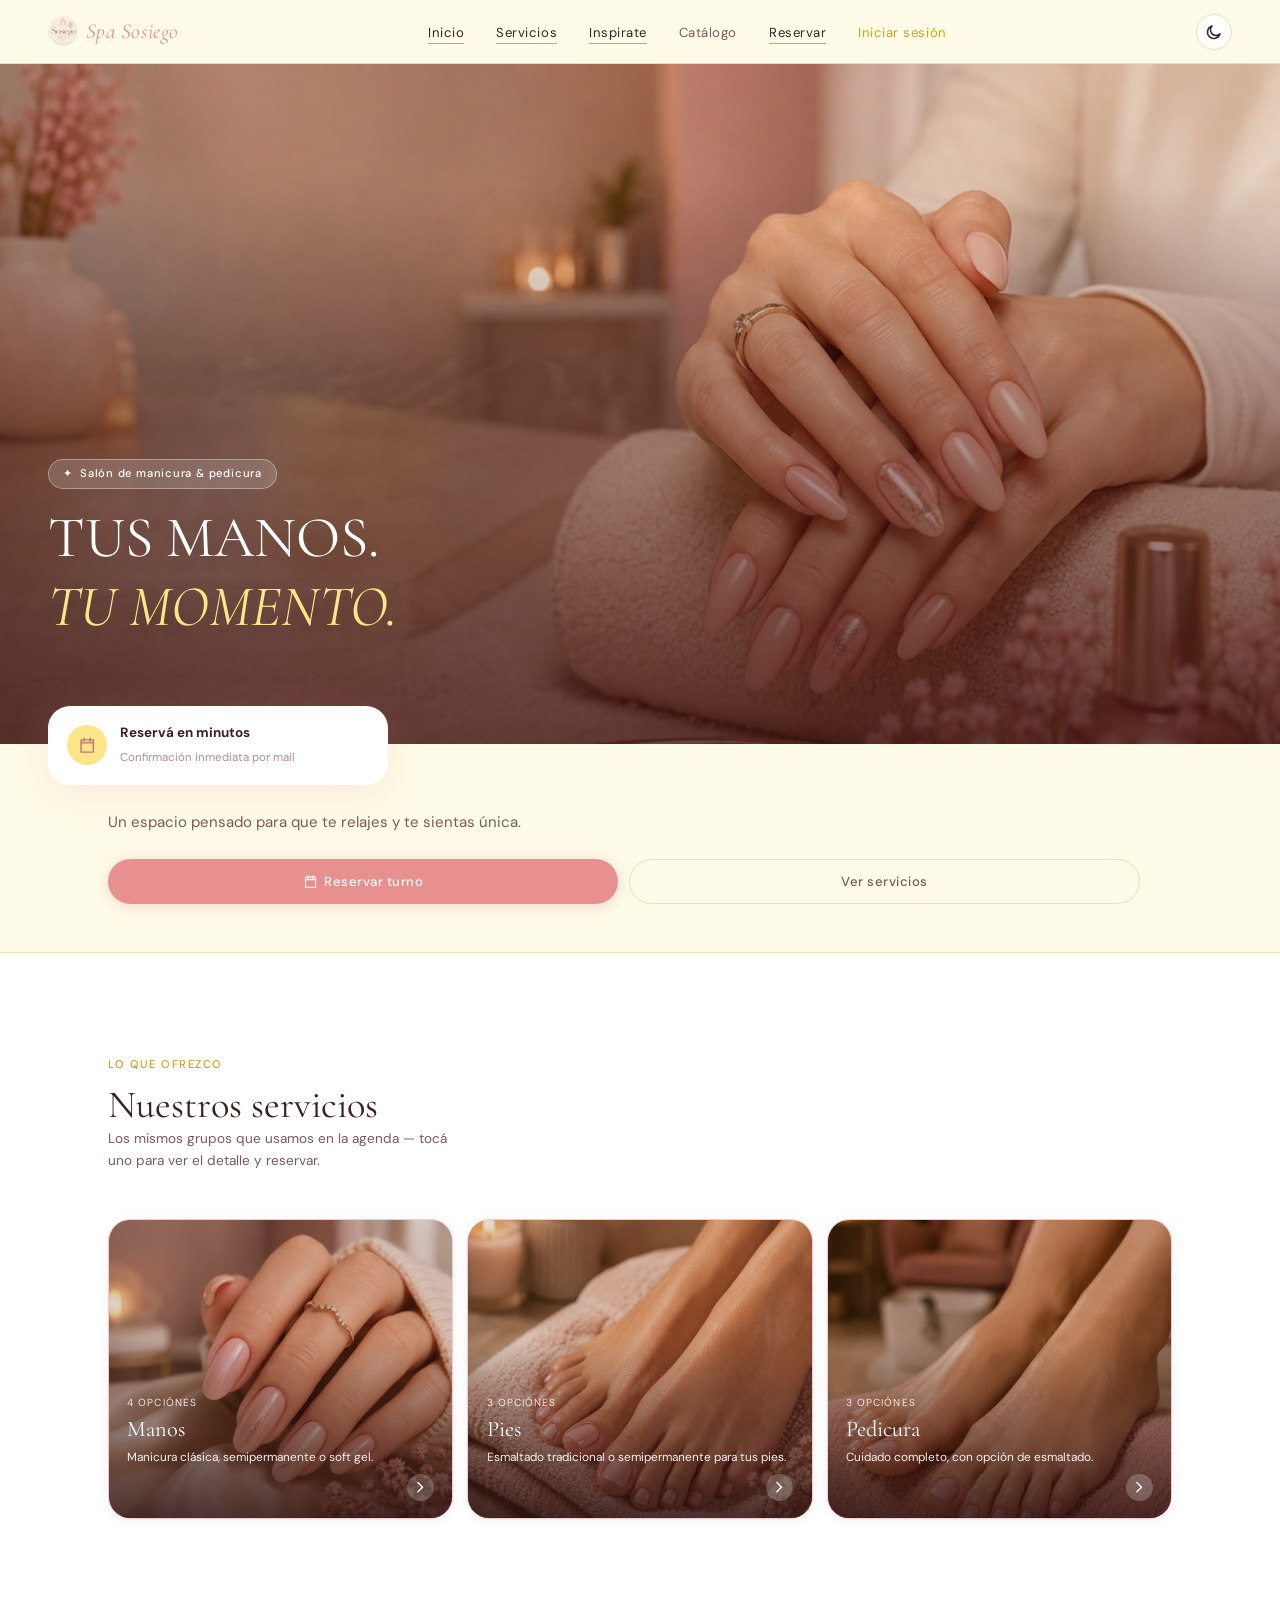
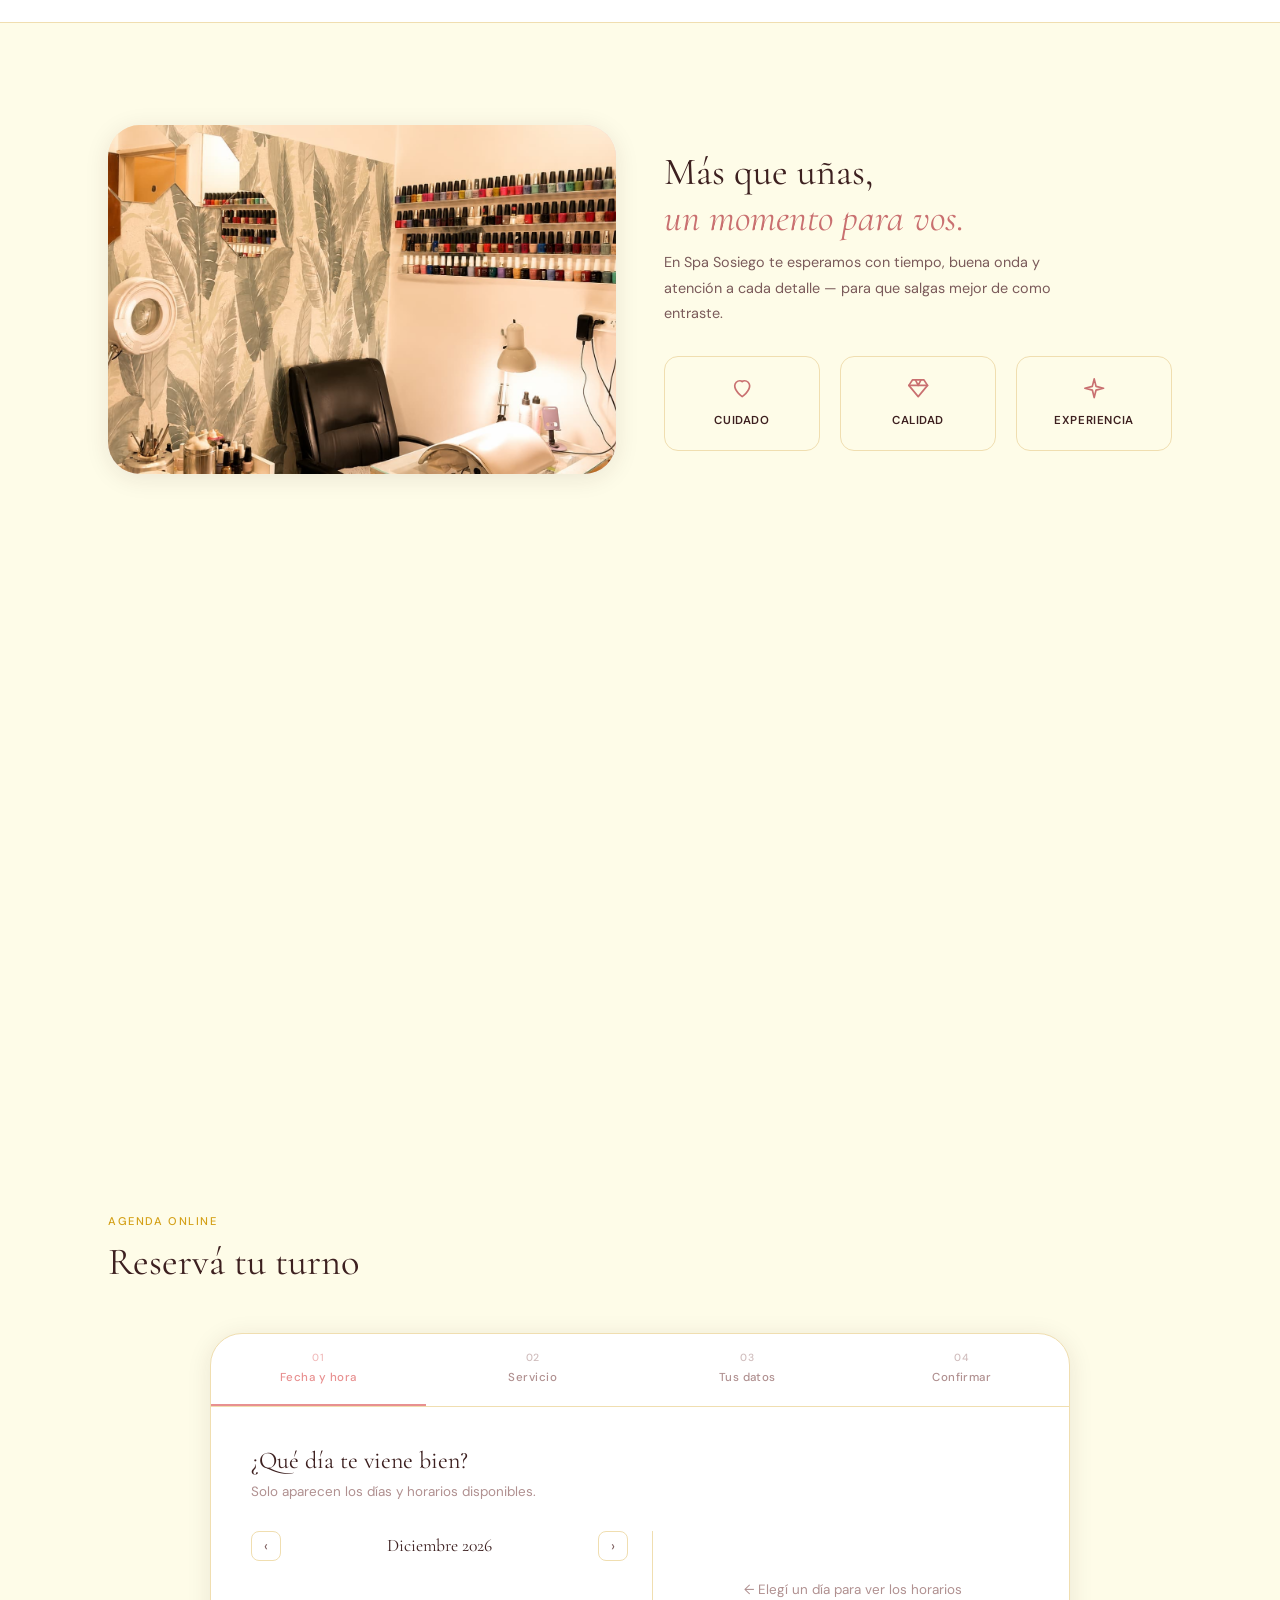
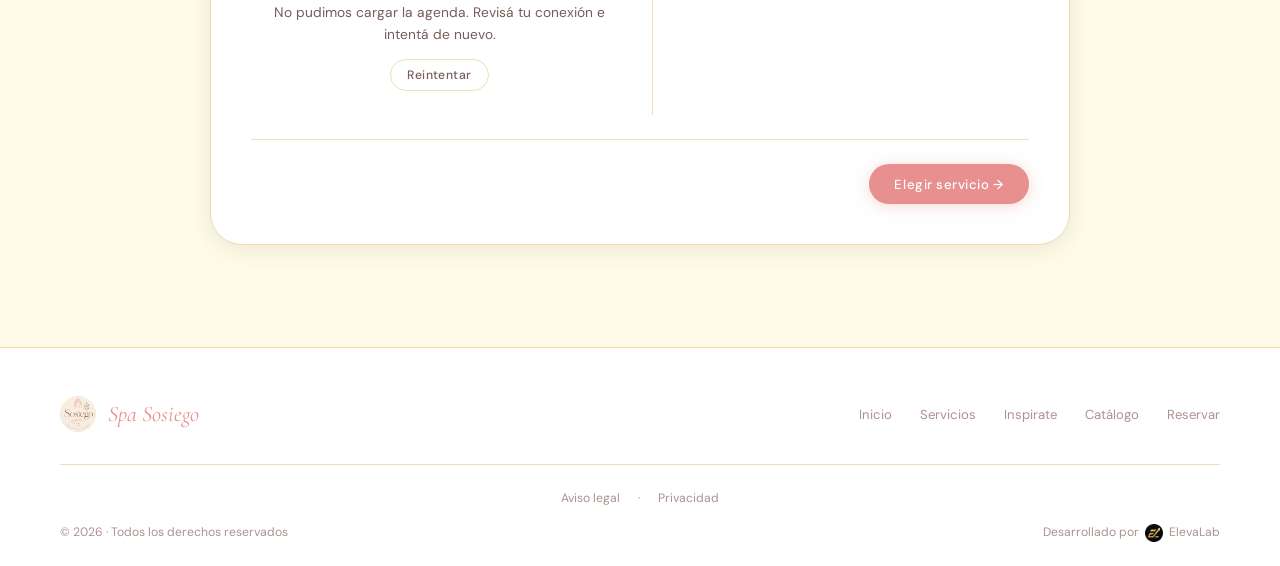
==== commit 81e453aa: "Update index.html" ====
--- a/index.html
+++ b/index.html
@@ -715,7 +715,6 @@
           Reservar turno
         </a>
         <a href="#servicios" class="btn btn-outline btn-block">Ver servicios</a>
-        <a href="precios.html" class="btn btn-outline btn-block">Ver precios</a>
       </div>
     </div>
   </div>
@@ -730,9 +729,6 @@
       <p style="font-size:.85rem;color:var(--text-mid);max-width:340px">Los mismos grupos que usamos en la agenda — tocá uno para ver el detalle y reservar.</p>
     </div>
     <div class="svc-scroll reveal" id="serviciosCards"></div>
-    <div class="reveal" style="text-align:center;margin-top:1.75rem">
-      <a href="precios.html" class="btn btn-outline">Ver lista de precios</a>
-    </div>
   </div>
 </section>
 
@@ -950,10 +946,6 @@
 
 <!-- ══ BOTTOM BAR — solo mobile, ítems condicionales ═══════════ -->
 <nav class="bottom-bar" id="bottomBar">
-  <a href="precios.html" class="bb-item" id="bbPrecios">
-    <svg class="icon" viewBox="0 0 24 24"><path d="M3 12V4H11L20 13L12 21L3 12Z"/><circle cx="7.5" cy="8.5" r="1"/></svg>
-    <span>Precios</span>
-  </a>
   <a href="#turnos" class="bb-item main" id="bbReservar">
     <span class="ic-wrap">
       <svg class="icon" viewBox="0 0 24 24"><path d="M4 5H20V21H4V5Z"/><path d="M4 9H20"/><path d="M8 3V7"/><path d="M16 3V7"/></svg>
